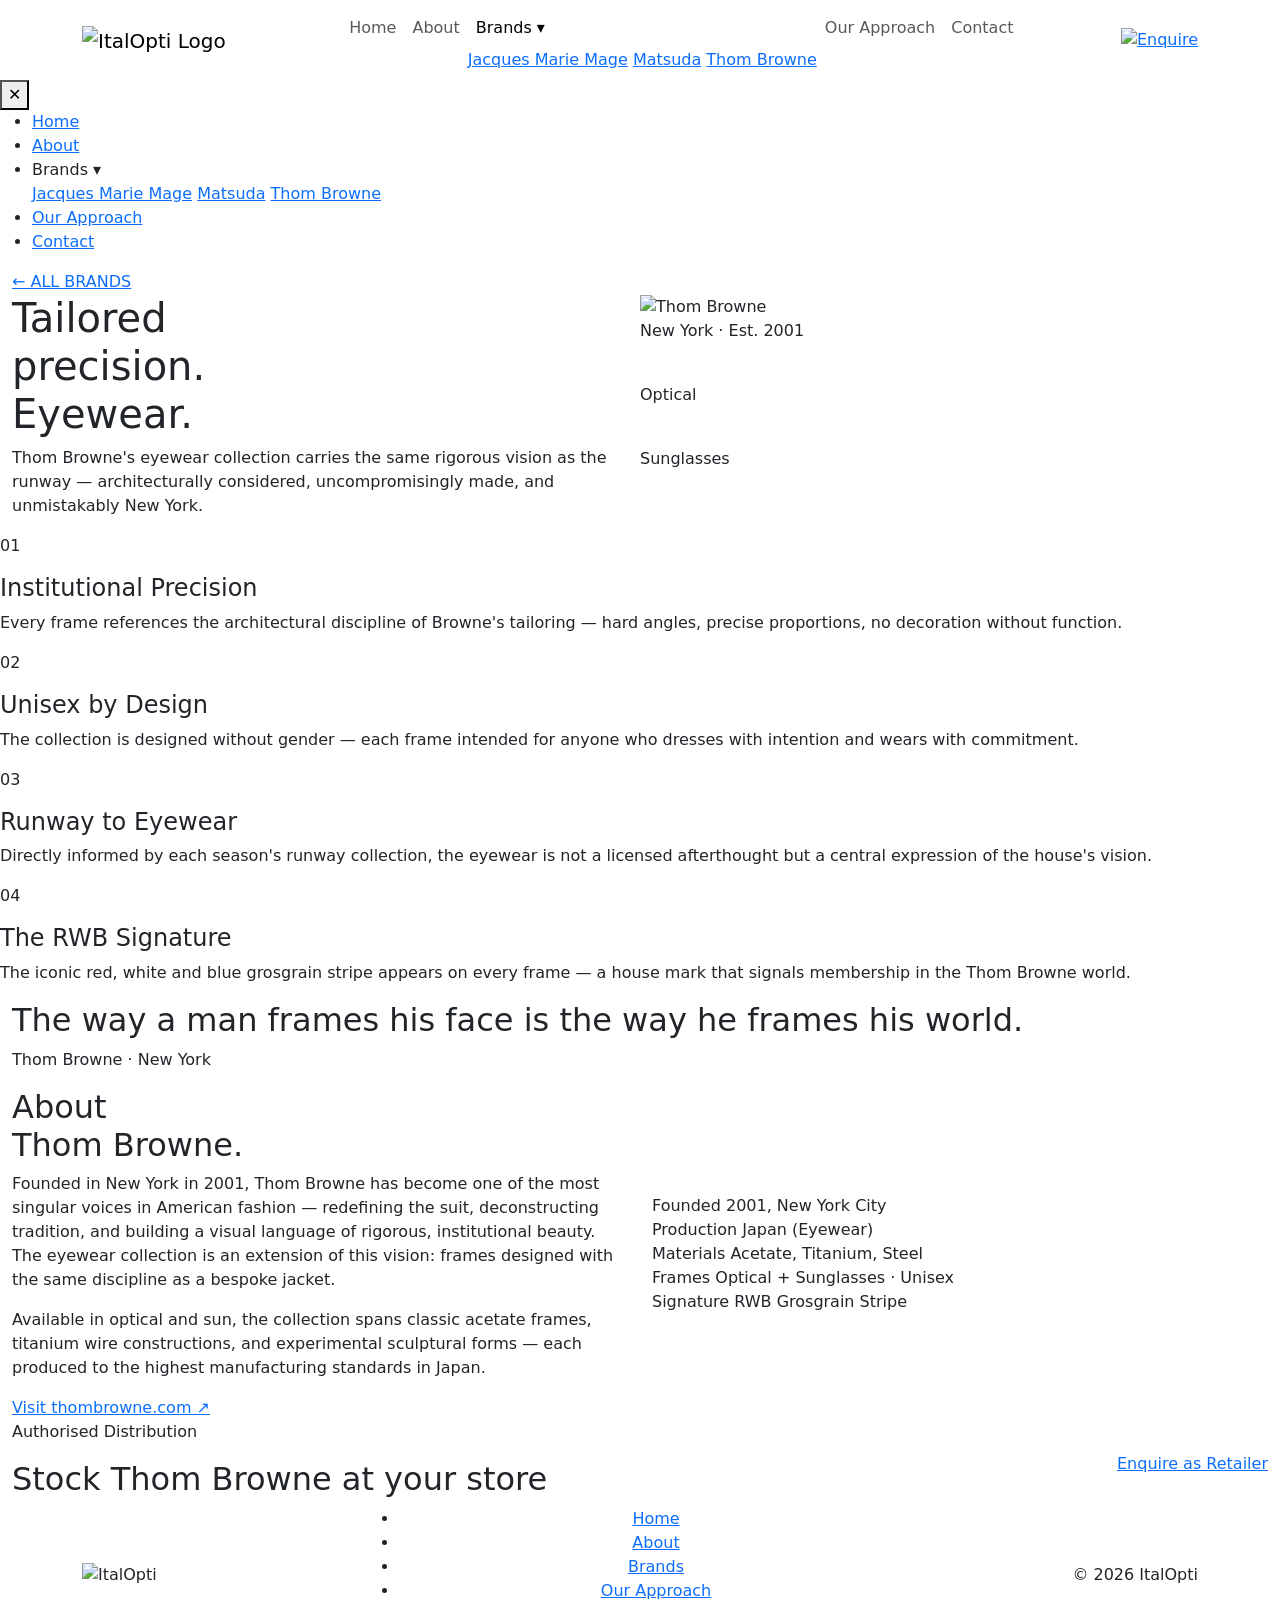
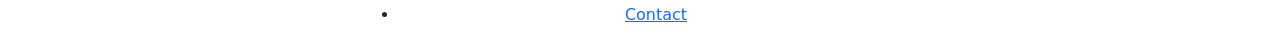
==== thombrowne.html @ dd7b8507 "Merge pull request #1 from asifthedesignerguy/main test" ====
<!DOCTYPE html>
<html lang="en">
<head>
<meta charset="utf-8">
<meta http-equiv="X-UA-Compatible" content="IE=edge">
<meta name="viewport" content="width=device-width, initial-scale=1">
<title>ItalOpti | Thom Browne.</title>

<!-- Bootstrap CSS -->
<link href="https://cdn.jsdelivr.net/npm/bootstrap@5.3.0/dist/css/bootstrap.min.css" rel="stylesheet">

<!-- Google Fonts -->
<link href="https://fonts.googleapis.com/css2?family=Cormorant+Garamond:ital,wght@0,300;0,400;0,500;1,300;1,400&family=DM+Sans:wght@300;400;500&display=swap" rel="stylesheet">

<!-- Bootstrap Icons -->
<link href="https://cdn.jsdelivr.net/npm/bootstrap-icons@1.11.3/font/bootstrap-icons.css" rel="stylesheet">

<!-- Your Custom CSS (ALWAYS LAST) -->
<link href="css/style.css" rel="stylesheet">
</head>
<body>

  
<nav class="navbar navbar-expand-lg ital-navbar">
  <div class="container"> <a class="navbar-brand" href="index.html"> <img src="images/logo.png" height="30" alt="ItalOpti Logo"> </a>
    <button class="ital-menu-toggle d-lg-none" id="menuToggle">☰</button>
    <div class="collapse navbar-collapse justify-content-center d-none d-lg-flex">
      <ul class="navbar-nav ital-nav-links">
        <li class="nav-item"><a class="nav-link " href="index.html">Home</a></li>
        <li class="nav-item"><a class="nav-link " href="about.html">About</a></li>
        <li class="nav-item dropdown ital-dropdown"> <a class="nav-link active" href="brands-all.html">Brands ▾</a>
          <div class="ital-dropdown-menu"> <a href="jmm.html">Jacques Marie Mage</a> <a href="matsuda.html">Matsuda</a> <a href="thombrowne.html">Thom Browne</a> </div>
        </li>
		   <li class="nav-item"><a class="nav-link" href="retailers.html">Our Approach</a></li>
        <li class="nav-item"><a class="nav-link" href="contact.html">Contact</a></li>
      </ul>
    </div><div class="d-none d-lg-block">
  <a href="contact.html" class="ital-nav-logo-btn">
    <img src="images/enquire-icon.png" alt="Enquire">
  </a>
</div>
  </div>
</nav>

<!-- MOBILE MENU -->
<div class="ital-mobile-menu" id="mobileMenu">  
  <!-- Close Button -->
  <button class="ital-close-btn" id="closeMenu">✕</button>
  <div class="ital-mobile-inner">
    <ul class="ital-mobile-links">
      <li><a href="index.html">Home</a></li>
      <li><a href="about.html">About</a></li>
      
      <!-- Mobile Dropdown -->
      <li class="ital-mobile-dropdown"> <span>Brands ▾</span>
        <div class="ital-mobile-submenu"> 
			<a href="jmm.html">Jacques Marie Mage</a> 
			<a href="matsuda.html">Matsuda</a> 
			<a href="thombrowne.html">Thom Browne</a> 
		</div>
      </li>
	  <li><a href="retailers.html">Our Approach</a></li>
      <li><a href="contact.html">Contact</a></li>
    </ul>
  </div>
</div>

<section class="ital-thom-topbar">

  <div class="container-fluid">

    <div class="row align-items-center">

      <!-- LEFT -->
      <div class="col-6">

        <a href="#" class="ital-thom-back">
          ← ALL BRANDS
        </a>

      </div>

      <!-- RIGHT -->
      <div class="col-6 text-end">

<!--
        <a href="https://www.thombrowne.com/collections/eyewear?srsltid=AfmBOorKd8uYG2kI5A1c7DWM0JzJpNWj6mgyva8mrcCdepO7uhyTxRbc" class="ital-thom-visit-btn">
          VISIT THOMBROWNE.COM ↗
        </a>
-->

      </div>

    </div>

  </div>

</section>
<!---->
<section class="ital-thom-hero">

  <div class="container-fluid">

    <div class="row g-0 align-items-stretch">

      <!-- LEFT -->
      <div class="col-lg-6">

        <div class="ital-thom-left">

          <!-- STRIPE -->
          <div class="ital-thom-stripe"></div>

<!--
          <p class="ital-thom-brand">
            Thom Browne.
          </p>
-->

          <div class="ital-thom-rule"></div>

          <h1 class="ital-thom-title">
            Tailored<br>
            precision.<br>
            Eyewear.
          </h1>

          <p class="ital-thom-desc">
            Thom Browne's eyewear collection carries the same rigorous
            vision as the runway — architecturally considered,
            uncompromisingly made, and unmistakably New York.
          </p>

          

        </div>

      </div>

      <!-- RIGHT -->
      <div class="col-lg-6">

        <div class="ital-thom-right">

          <!-- TOP STRIPE -->
          <div class="ital-thom-topstripe"></div>

          <div class="ital-thom-wordmark">
			  <img src="images/thom.png"
				   alt="Thom Browne"
				   class="ital-thom-logo">
			</div>

          <p class="ital-thom-wordmark-sub">
            New York · Est. 2001
          </p>

          <!-- PRODUCTS -->
          <div class="ital-thom-products">

            <!-- PRODUCT -->
            <div class="ital-thom-product">

              <div class="ital-thom-product-image">
                <img src="images/TB-707-A-T-BLK-SLV-145-1.jpg" alt="">
              </div>

              <p class="ital-thom-product-label">
                Optical
              </p>

            </div>

            <!-- PRODUCT -->
            <div class="ital-thom-product">

              <div class="ital-thom-product-image">
                <img src="images/TB-102-A-T-NVY-SLV-145-1.jpg" alt="">
              </div>

              <p class="ital-thom-product-label">
                Sunglasses
              </p>

            </div>

          </div>

        </div>

      </div>

    </div>

  </div>

</section>
<div class="ital-thom-divider"></div>
<section class="ital-thom-features">

  <div class="container-fluid p-0">

    <div class="ital-thom-feature-grid">

      <!-- ITEM -->
      <div class="ital-thom-feature-box">

        <p class="ital-thom-feature-num">01</p>

        <h4 class="ital-thom-feature-title">
          Institutional Precision
        </h4>

        <p class="ital-thom-feature-desc">
          Every frame references the architectural discipline of
          Browne's tailoring — hard angles, precise proportions,
          no decoration without function.
        </p>

      </div>

      <!-- ITEM -->
      <div class="ital-thom-feature-box">

        <p class="ital-thom-feature-num">02</p>

        <h4 class="ital-thom-feature-title">
          Unisex by Design
        </h4>

        <p class="ital-thom-feature-desc">
          The collection is designed without gender — each frame
          intended for anyone who dresses with intention and wears
          with commitment.
        </p>

      </div>

      <!-- ITEM -->
      <div class="ital-thom-feature-box">

        <p class="ital-thom-feature-num">03</p>

        <h4 class="ital-thom-feature-title">
          Runway to Eyewear
        </h4>

        <p class="ital-thom-feature-desc">
          Directly informed by each season's runway collection,
          the eyewear is not a licensed afterthought but a central
          expression of the house's vision.
        </p>

      </div>

      <!-- ITEM -->
      <div class="ital-thom-feature-box">

        <p class="ital-thom-feature-num">04</p>

        <h4 class="ital-thom-feature-title">
          The RWB Signature
        </h4>

        <p class="ital-thom-feature-desc">
          The iconic red, white and blue grosgrain stripe appears
          on every frame — a house mark that signals membership
          in the Thom Browne world.
        </p>

      </div>

    </div>

  </div>

</section>
<section class="ital-thom-manifesto">

  <div class="container-fluid">

<!--
    <p class="ital-thom-manifesto-eyebrow">
      On Eyewear
    </p>
-->

    <h2 class="ital-thom-manifesto-quote">
      The way a man frames his face is the way he frames his world.
    </h2>

    <p class="ital-thom-manifesto-name">
      Thom Browne · New York
    </p>

  </div>

</section>
	<div class="ital-thom-divider"></div>
<section class="ital-thom-about">

  <div class="container-fluid">

    <div class="row align-items-center">

      <!-- LEFT -->
      <div class="col-lg-6">

        <div class="ital-thom-about-content">

          <h2 class="ital-thom-about-title">
            About<br>
            Thom Browne.
          </h2>

          <p class="ital-thom-about-text">
            Founded in New York in 2001, Thom Browne has become one
            of the most singular voices in American fashion —
            redefining the suit, deconstructing tradition, and
            building a visual language of rigorous, institutional
            beauty. The eyewear collection is an extension of this
            vision: frames designed with the same discipline as a
            bespoke jacket.
          </p>

          <p class="ital-thom-about-text">
            Available in optical and sun, the collection spans
            classic acetate frames, titanium wire constructions,
            and experimental sculptural forms — each produced to
            the highest manufacturing standards in Japan.
          </p>

          <a href="https://www.thombrowne.com/collections/eyewear?srsltid=AfmBOorKd8uYG2kI5A1c7DWM0JzJpNWj6mgyva8mrcCdepO7uhyTxRbc" class="ital-thom-about-btn">
            Visit thombrowne.com ↗
          </a>

        </div>

      </div>

      <!-- RIGHT -->
      <div class="col-lg-6">

        <div class="ital-thom-specs">

          <!-- ITEM -->
          <div class="ital-thom-spec-row">
            <span class="ital-thom-spec-label">Founded</span>
            <span class="ital-thom-spec-value">
              2001, New York City
            </span>
          </div>

          <!-- ITEM -->
          <div class="ital-thom-spec-row">
            <span class="ital-thom-spec-label">Production</span>
            <span class="ital-thom-spec-value">
              Japan (Eyewear)
            </span>
          </div>

          <!-- ITEM -->
          <div class="ital-thom-spec-row">
            <span class="ital-thom-spec-label">Materials</span>
            <span class="ital-thom-spec-value">
              Acetate, Titanium, Steel
            </span>
          </div>

          <!-- ITEM -->
<!--
          <div class="ital-thom-spec-row">
            <span class="ital-thom-spec-label">Collections</span>
            <span class="ital-thom-spec-value">
              SS26 / FW25 · New York Fashion Week
            </span>
          </div>
-->

          <!-- ITEM -->
          <div class="ital-thom-spec-row">
            <span class="ital-thom-spec-label">Frames</span>
            <span class="ital-thom-spec-value">
              Optical + Sunglasses · Unisex
            </span>
          </div>

          <!-- ITEM -->
          <div class="ital-thom-spec-row">
            <span class="ital-thom-spec-label">Signature</span>
            <span class="ital-thom-spec-value">
              RWB Grosgrain Stripe
            </span>
          </div>

        </div>

        <!-- INFO BOX -->
<!--
        <div class="ital-thom-distributor-box">

          <p class="ital-thom-distributor-label">
            Available Through ItalOpti
          </p>

          <p class="ital-thom-distributor-text">
            Exclusive distribution partner for Thom Browne eyewear
            across India. Contact us to discuss stocking options
            for your store.
          </p>

        </div>
-->

      </div>

    </div>

  </div>

</section>
<div class="ital-thom-divider"></div>
<section class="ital-thom-cta">

  <!-- TOP STRIPE -->
  <div class="ital-thom-cta-stripe"></div>

  <div class="container-fluid">

    <div class="row align-items-center">

      <!-- LEFT -->
      <div class="col-lg-8">

        <div class="ital-thom-cta-content">

          <p class="ital-thom-cta-label">
            Authorised Distribution
          </p>

          <h2 class="ital-thom-cta-title">
            Stock Thom Browne at your store
          </h2>

        </div>

      </div>

      <!-- RIGHT -->
      <div class="col-lg-4 text-lg-end">

        <a href="#" class="ital-thom-cta-btn">
          Enquire as Retailer
        </a>

      </div>

    </div>

  </div>

</section>
<!--FOOTER-->
<footer class="ital-footer">
  <div class="container">
    <div class="row align-items-center">
      <div class="col-md-3 text-md-start text-center"> <img src="images/logo.png" class="ital-footer-logo" alt="ItalOpti"> </div>
      <div class="col-md-6 text-center">
        <ul class="ital-footer-links">
			<li><a href="index.html">Home</a></li>
          <li><a href="about.html">About</a></li>
          <li><a href="brands-all.html">Brands</a></li>
			<li><a href="retailers.html">Our Approach</a></li>
          <li><a href="contact.html">Contact</a></li>
        </ul>
      </div>
      <div class="col-md-3 text-md-end text-center">
        <p class="ital-footer-copy m-0">© 2026 ItalOpti</p>
      </div>
    </div>
  </div>
</footer>

<!-- Your Custom Script --> 
<script src="https://cdn.jsdelivr.net/npm/bootstrap@5.3.0/dist/js/bootstrap.bundle.min.js"></script>

<script>

const toggle = document.getElementById('menuToggle');
const menu = document.getElementById('mobileMenu');
const closeBtn = document.getElementById('closeMenu');

/* OPEN MENU */
toggle?.addEventListener('click', () => {
  menu.classList.add('active');
});

/* CLOSE MENU */
closeBtn?.addEventListener('click', () => {
  menu.classList.remove('active');
});

/* MOBILE BRANDS DROPDOWN */
const mobileDropdown = document.querySelector('.ital-mobile-dropdown');
const mobileSubmenu = document.querySelector('.ital-mobile-submenu');

mobileDropdown?.addEventListener('click', function () {

  this.classList.toggle('open');

});

</script>
</body>
</html>
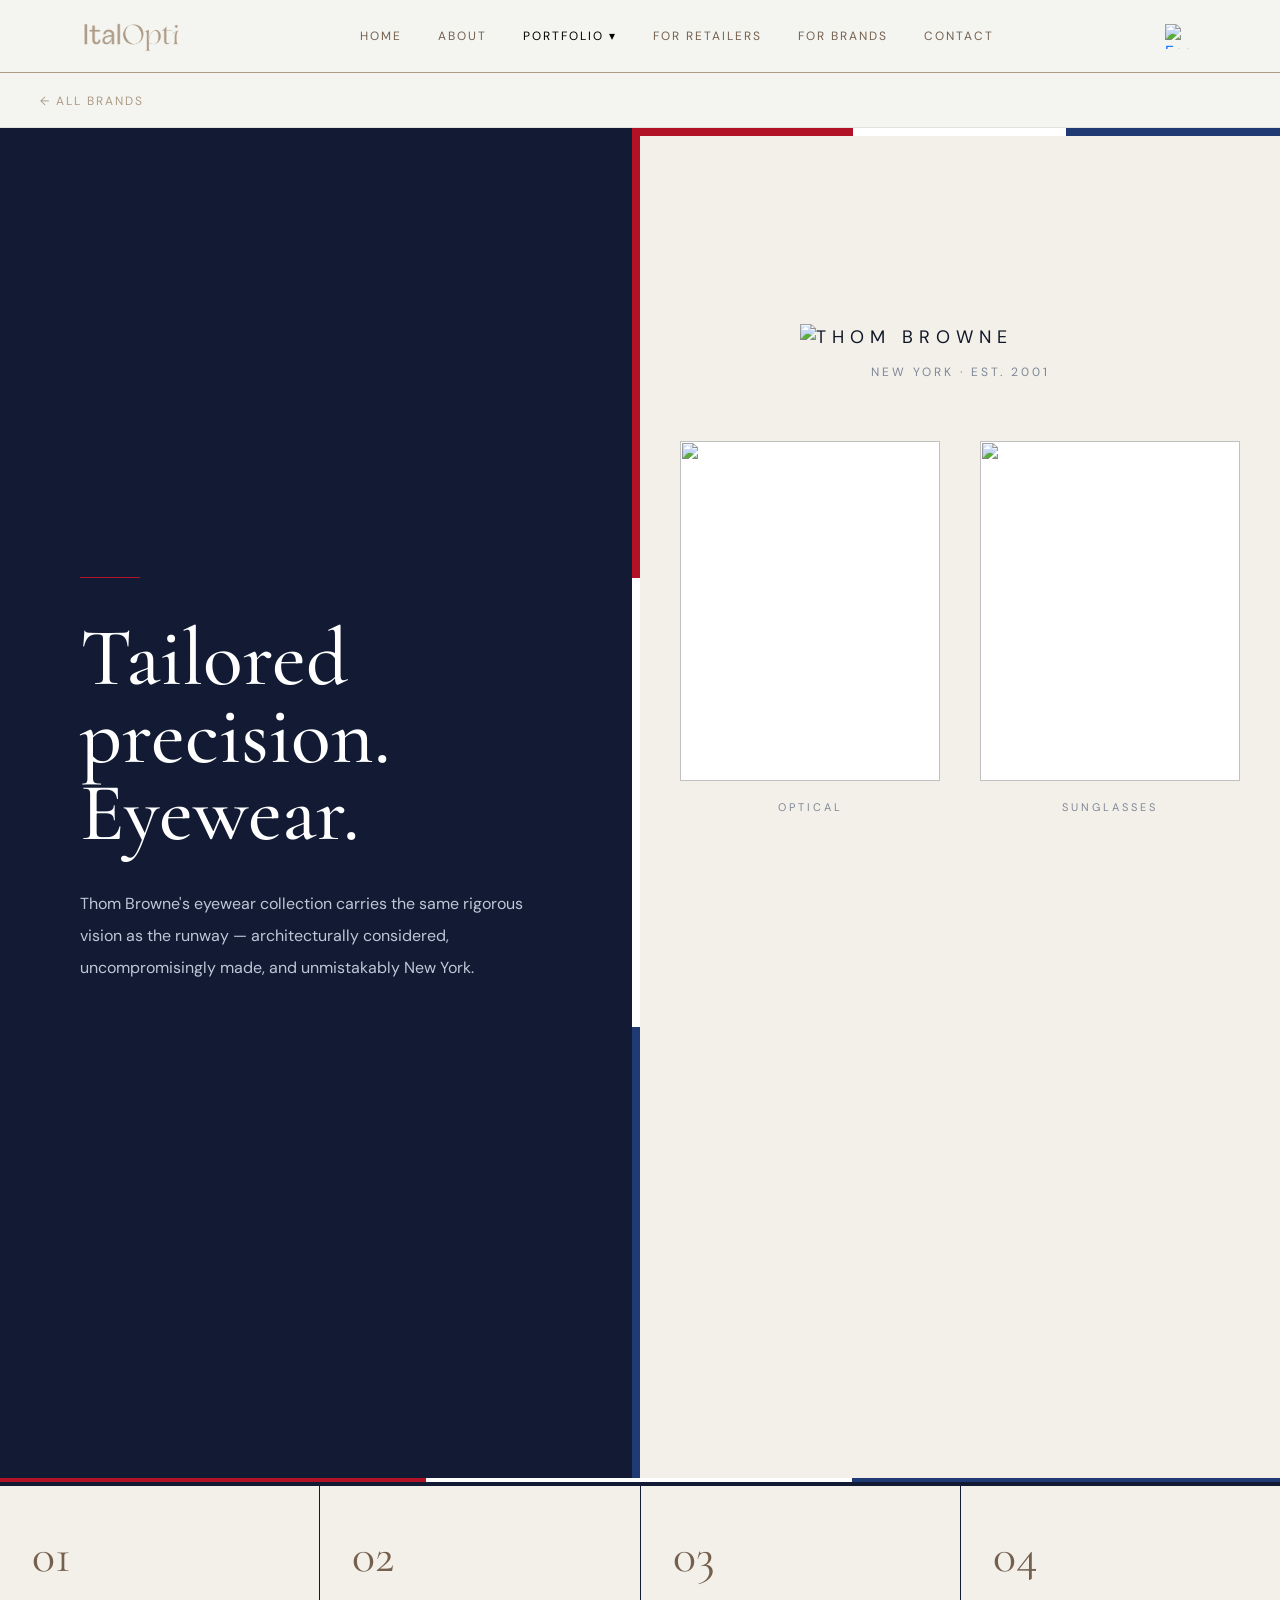
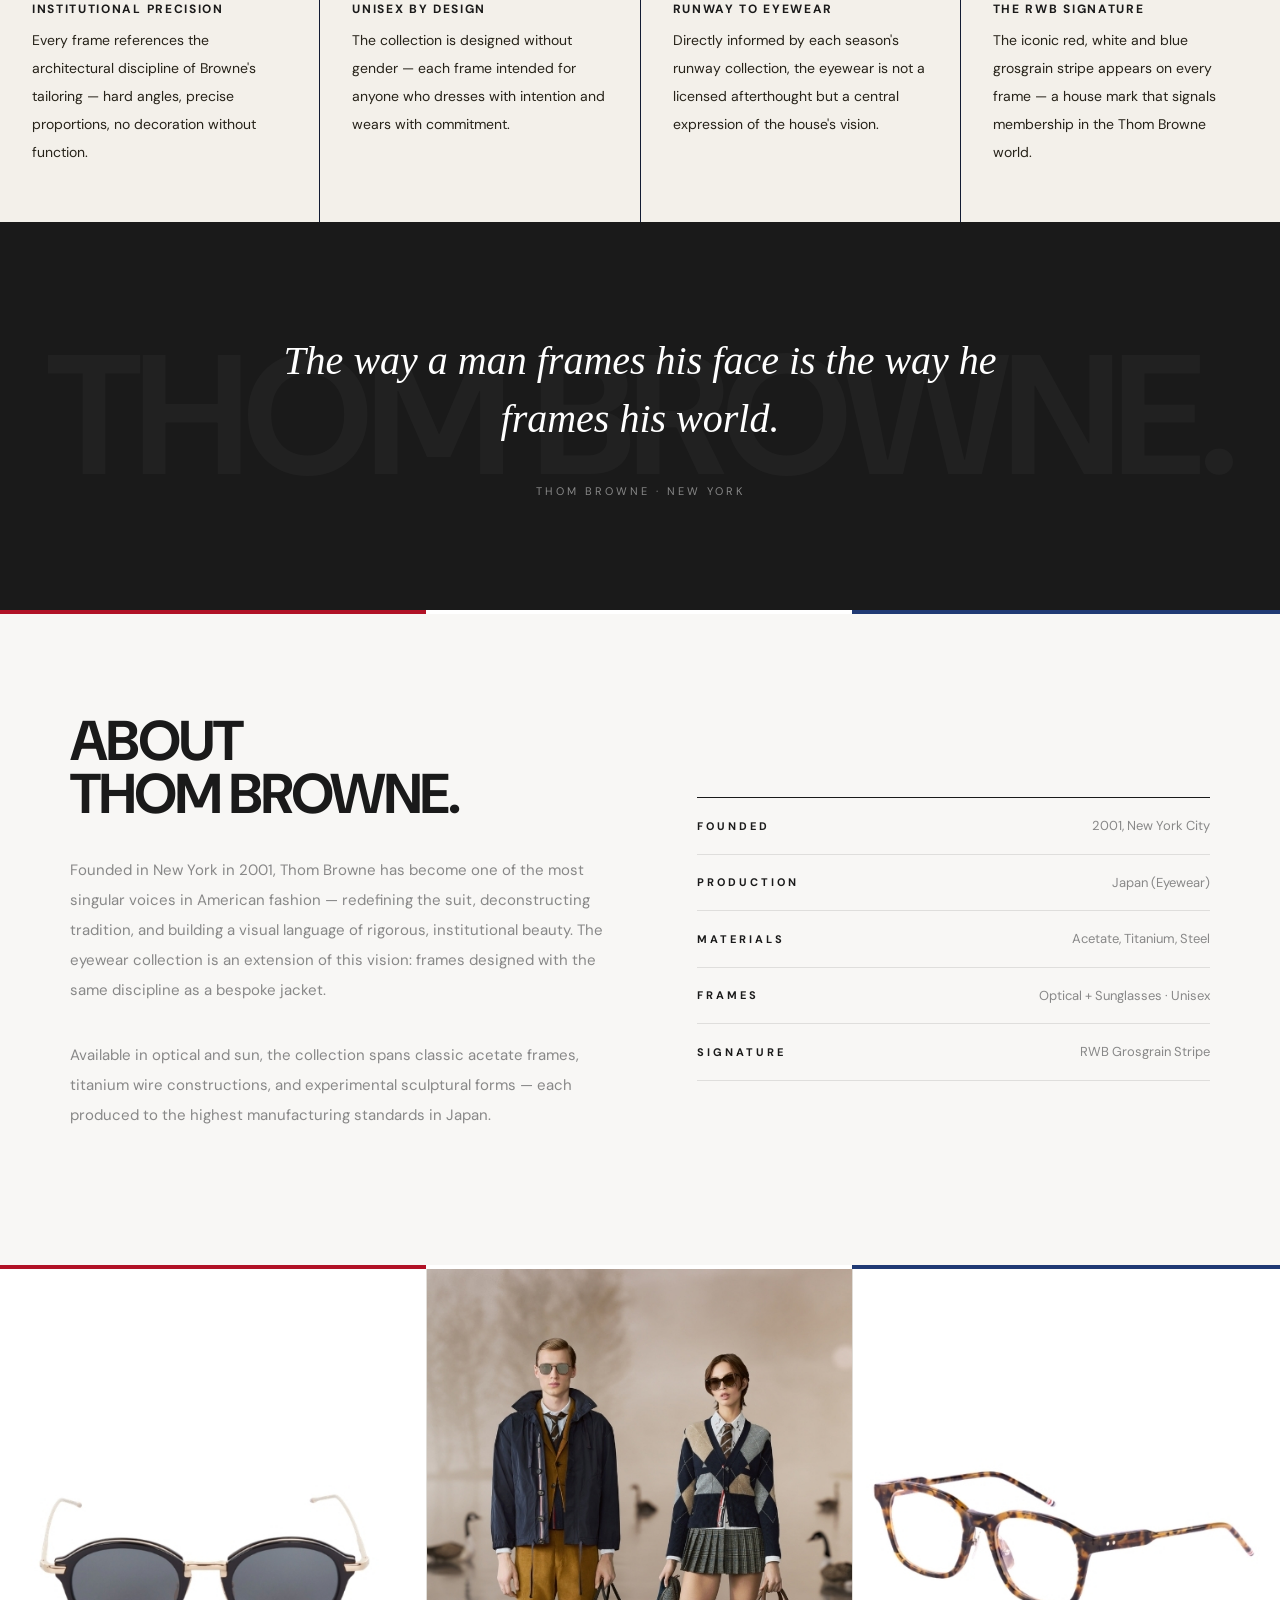
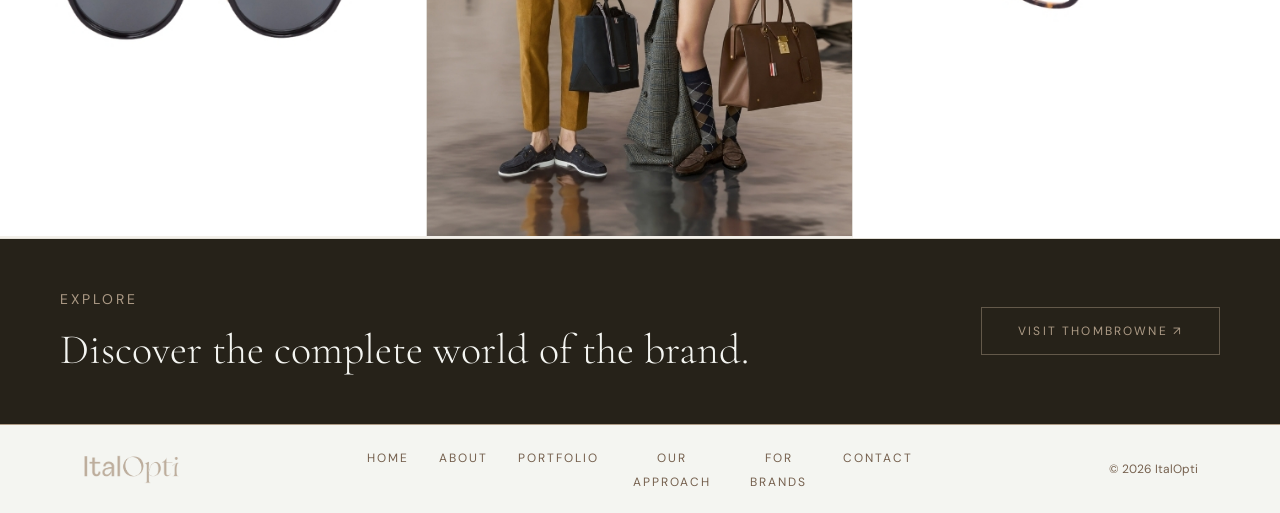
==== commit 48a00fc6: "Merge 9937e3b737b6831de4e66bda091706d4070368a3 into 1be79132bc54a046cb3dafef048ea8db081c1659" ====
--- a/thombrowne.html
+++ b/thombrowne.html
@@ -20,7 +20,6 @@
 </head>
 <body>
 
-  
 <nav class="navbar navbar-expand-lg ital-navbar">
   <div class="container"> <a class="navbar-brand" href="index.html"> <img src="images/logo.png" height="30" alt="ItalOpti Logo"> </a>
     <button class="ital-menu-toggle d-lg-none" id="menuToggle">☰</button>
@@ -28,10 +27,11 @@
       <ul class="navbar-nav ital-nav-links">
         <li class="nav-item"><a class="nav-link " href="index.html">Home</a></li>
         <li class="nav-item"><a class="nav-link " href="about.html">About</a></li>
-        <li class="nav-item dropdown ital-dropdown"> <a class="nav-link active" href="brands-all.html">Brands ▾</a>
+        <li class="nav-item dropdown ital-dropdown"> <a class="nav-link active" href="brands-all.html">Portfolio ▾</a>
           <div class="ital-dropdown-menu"> <a href="jmm.html">Jacques Marie Mage</a> <a href="matsuda.html">Matsuda</a> <a href="thombrowne.html">Thom Browne</a> </div>
         </li>
-		   <li class="nav-item"><a class="nav-link" href="retailers.html">Our Approach</a></li>
+		   <li class="nav-item"><a class="nav-link" href="retailers.html">For Retailers</a></li>
+       <li class="nav-item"><a class="nav-link" href="brands.html">For Brands</a></li>
         <li class="nav-item"><a class="nav-link" href="contact.html">Contact</a></li>
       </ul>
     </div><div class="d-none d-lg-block">
@@ -43,25 +43,37 @@
 </nav>
 
 <!-- MOBILE MENU -->
-<div class="ital-mobile-menu" id="mobileMenu">  
+<div class="ital-mobile-menu" id="mobileMenu"> 
   <!-- Close Button -->
   <button class="ital-close-btn" id="closeMenu">✕</button>
   <div class="ital-mobile-inner">
     <ul class="ital-mobile-links">
       <li><a href="index.html">Home</a></li>
       <li><a href="about.html">About</a></li>
-      
       <!-- Mobile Dropdown -->
-      <li class="ital-mobile-dropdown"> <span>Brands ▾</span>
-        <div class="ital-mobile-submenu"> 
-			<a href="jmm.html">Jacques Marie Mage</a> 
-			<a href="matsuda.html">Matsuda</a> 
-			<a href="thombrowne.html">Thom Browne</a> 
-		</div>
-      </li>
-	  <li><a href="retailers.html">Our Approach</a></li>
+      <li class="ital-mobile-dropdown">
+
+  <a href="brands-all.html" class="ital-mobile-dropdown-toggle">
+    <span>Portfolio ▾</span>
+  </a>
+
+  <div class="ital-mobile-submenu">
+    <a href="jmm.html">Jacques Marie Mage</a>
+    <a href="matsuda.html">Matsuda</a>
+    <a href="thombrowne.html">Thom Browne</a>
+  </div>
+
+</li>
+      <li><a href="retailers.html">For Retailers</a></li>
+      <li><a href="brands.html">For Brands</a></li>
       <li><a href="contact.html">Contact</a></li>
     </ul>
+        <!-- MOBILE ENQUIRE BUTTON -->
+        <div class="ital-mobile-enquire">
+          <a href="contact.html" class="ital-mobile-enquire-btn">
+            <img src="images/enquire-icon-w.png" alt="Enquire">
+          </a>
+        </div>
   </div>
 </div>
 
@@ -74,8 +86,8 @@
       <!-- LEFT -->
       <div class="col-6">
 
-        <a href="#" class="ital-thom-back">
-          ← ALL BRANDS
+        <a href="brands-all.html" class="ital-thom-back">
+           &larr; ALL BRANDS
         </a>
 
       </div>
@@ -85,7 +97,7 @@
 
 <!--
         <a href="https://www.thombrowne.com/collections/eyewear?srsltid=AfmBOorKd8uYG2kI5A1c7DWM0JzJpNWj6mgyva8mrcCdepO7uhyTxRbc" class="ital-thom-visit-btn">
-          VISIT THOMBROWNE.COM ↗
+          VISIT THOMBROWNE.COM &#8599;
         </a>
 -->
 
@@ -330,9 +342,7 @@
             the highest manufacturing standards in Japan.
           </p>
 
-          <a href="https://www.thombrowne.com/collections/eyewear?srsltid=AfmBOorKd8uYG2kI5A1c7DWM0JzJpNWj6mgyva8mrcCdepO7uhyTxRbc" class="ital-thom-about-btn">
-            Visit thombrowne.com ↗
-          </a>
+       
 
         </div>
 
@@ -420,40 +430,59 @@
 
 </section>
 <div class="ital-thom-divider"></div>
-<section class="ital-thom-cta">
-
-  <!-- TOP STRIPE -->
-  <div class="ital-thom-cta-stripe"></div>
-
+<section class="ital-matsuda-campaign">
   <div class="container-fluid">
-
-    <div class="row align-items-center">
-
-      <!-- LEFT -->
-      <div class="col-lg-8">
-
-        <div class="ital-thom-cta-content">
-
-          <p class="ital-thom-cta-label">
-            Authorised Distribution
-          </p>
-
-          <h2 class="ital-thom-cta-title">
-            Stock Thom Browne at your store
-          </h2>
-
-        </div>
-
-      </div>
-
-      <!-- RIGHT -->
-      <div class="col-lg-4 text-lg-end">
-
-        <a href="#" class="ital-thom-cta-btn">
-          Enquire as Retailer
-        </a>
-
-      </div>
+    <!-- IMAGE GRID -->
+    <div class="row g-0">
+      <!-- ITEM -->
+      <div class="col-4">
+        <div class="ital-matsuda-card">
+          <div class="ital-matsuda-image">
+            <img src="images/THOMBROWNE_GRID_LEFT.jpg" alt="">
+          </div>
+        </div>
+      </div>
+
+      <!-- ITEM -->
+      <div class="col-4">
+        <div class="ital-matsuda-card">
+          <div class="ital-matsuda-image">
+            <img src="images/THOMBROWNE_GRID_CENTER.jpg" alt="">
+          </div>
+        </div>
+      </div>
+
+      <!-- ITEM -->
+      <div class="col-4">
+        <div class="ital-matsuda-card">
+          <div class="ital-matsuda-image">
+            <img src="images/THOMBROWNE_GRID_RIGHT.jpg" alt="">
+          </div>
+
+        </div>
+      </div>
+    </div>
+  </div>
+</section>
+<section class="ital-brands-cta">
+
+  <div class="container-fluid">
+
+    <div class="ital-brands-cta-wrap">
+
+      <div class="ital-brands-cta-content">
+
+        <p class="ital-brands-cta-label">
+          Explore
+        </p>
+
+        <h2 class="ital-brands-cta-title">
+          Discover the complete world of the brand.
+        </h2>
+
+      </div>
+    
+<a href="https://www.thombrowne.com/collections/eyewear?srsltid=AfmBOorKd8uYG2kI5A1c7DWM0JzJpNWj6mgyva8mrcCdepO7uhyTxRbc" class="ital-brands-cta-btn" target="_blank"> Visit thombrowne &#8599;</a>    
 
     </div>
 
@@ -469,8 +498,9 @@
         <ul class="ital-footer-links">
 			<li><a href="index.html">Home</a></li>
           <li><a href="about.html">About</a></li>
-          <li><a href="brands-all.html">Brands</a></li>
+          <li><a href="brands-all.html">Portfolio</a></li>
 			<li><a href="retailers.html">Our Approach</a></li>
+			<li><a href="brands.html">For Brands</a></li>
           <li><a href="contact.html">Contact</a></li>
         </ul>
       </div>
@@ -500,13 +530,38 @@
   menu.classList.remove('active');
 });
 
-/* MOBILE BRANDS DROPDOWN */
-const mobileDropdown = document.querySelector('.ital-mobile-dropdown');
-const mobileSubmenu = document.querySelector('.ital-mobile-submenu');
-
-mobileDropdown?.addEventListener('click', function () {
-
-  this.classList.toggle('open');
+</script>
+<script>
+
+document.querySelectorAll('.ital-mobile-dropdown-toggle').forEach(toggle => {
+
+  let clickedOnce = false;
+
+  toggle.addEventListener('click', function(e) {
+
+    const parent = this.closest('.ital-mobile-dropdown');
+
+    /* FIRST CLICK */
+    if (!clickedOnce) {
+
+      e.preventDefault();
+
+      parent.classList.add('open');
+
+      clickedOnce = true;
+
+      /* RESET */
+      setTimeout(() => {
+
+        clickedOnce = false;
+
+      }, 3000);
+
+    }
+
+    /* SECOND CLICK = NORMAL LINK */
+
+  });
 
 });
 
--- a/css/style.css
+++ b/css/style.css
@@ -0,0 +1,3518 @@
+/* ===============================
+   GLOBAL RESET
+================================ */
+* {
+  margin: 0;
+  padding: 0;
+  box-sizing: border-box;
+}
+/* ===============================
+   ROOT VARIABLES (Your Theme)
+================================ */ :root {
+  /* =========================
+     ITALOPTI COLORS
+  ========================= */
+  --sepia: #AD9B86;
+  --walnut: #75604E;
+  --truffle: #262219;
+  --porcelain: #F4F5F1;
+  /* =========================
+     THOM BROWNE COLORS
+  ========================= */
+  --tb-white: #F8F7F5;
+  --tb-dark: #1A1A1A;
+  --tb-red: #CC0000;
+  --tb-blue: #003087;
+  --tb-grey: #888888;
+  --tb-light: #ECECEA;
+  /* =========================
+     FONTS
+  ========================= */
+  --serif: 'Cormorant Garamond', serif;
+  --sans: 'DM Sans', sans-serif;
+  --bask: 'Libre Baskerville', serif;
+  --mono: 'Space Mono', monospace;
+}
+/* ===============================
+   TYPOGRAPHY
+================================ */
+body {
+  font-family: 'DM Sans', sans-serif;
+  background: var(--porcelain);
+  color: var(--truffle);
+}
+h1, h2, h3, .ital-title {
+  font-family: 'Cormorant Garamond', serif;
+}
+.walnut {
+	  color: var(--walnut) !important;
+}
+/* ===============================
+   NAVBAR
+================================ */
+.ital-navbar {
+  background: var(--porcelain);
+  border-bottom: 1px solid var(--sepia);
+  padding: 15px 0 !important;
+}
+/* NAV LINKS */
+.ital-nav-links .nav-link {
+  font-size: 12px;
+  letter-spacing: 2px;
+  text-transform: uppercase;
+  color: var(--walnut);
+  margin: 0 10px;
+  cursor: pointer;
+  transition: 0.2s;
+}
+.ital-nav-links .nav-link:hover {
+  color: var(--truffle);
+}
+/* CTA BUTTON */
+.ital-btn-outline {
+  border: 1px solid var(--walnut);
+  background: transparent;
+  padding: 8px 20px;
+  font-size: 11px;
+  letter-spacing: 0.14em;
+  text-transform: uppercase;
+  cursor: pointer;
+  transition: 0.3s;
+  text-decoration: none;
+  color: var(--walnut);
+}
+.ital-house-content .ital-btn-outline {
+
+  width: fit-content;
+
+  display: inline-flex;
+
+  align-self: flex-start;
+}
+.ital-btn-outline:hover {
+  background: var(--walnut);
+  color: var(--porcelain);
+}
+/* ===============================
+   DESKTOP DROPDOWN
+================================ */
+.ital-dropdown {
+  position: relative;
+}
+.ital-dropdown-menu {
+  position: absolute;
+  top: 100%;
+  left: 0;
+  background: var(--porcelain);
+  border: 1px solid var(--sepia);
+  min-width: 220px;
+  display: none;
+  z-index: 100;
+}
+.ital-dropdown:hover .ital-dropdown-menu {
+  display: block;
+}
+.ital-dropdown-menu a {
+  display: block;
+  padding: 12px 16px;
+  font-size: 12px;
+  letter-spacing: 2px;
+  text-transform: uppercase;
+  color: var(--walnut);
+  text-decoration: none;
+  border-bottom: 1px solid rgba(173, 155, 134, 0.2);
+  cursor: pointer;
+}
+.ital-dropdown-menu a:hover {
+  background: rgba(173, 155, 134, 0.1);
+  color: var(--truffle);
+}
+/* ===============================
+   MOBILE TOGGLE
+================================ */
+.ital-menu-toggle {
+  border: none;
+  background: none;
+  font-size: 22px;
+  cursor: pointer;
+  color: var(--truffle) !important;
+}
+.ital-menu-toggle:hover,
+.ital-menu-toggle:focus,
+.ital-menu-toggle:active {
+  color: var(--truffle) !important;
+  background: transparent !important;
+  outline: none;
+  box-shadow: none;
+}
+/* ===============================
+   MOBILE MENU
+================================ */
+.ital-mobile-menu {
+  position: fixed;
+  inset: 0;
+  background: var(--truffle);
+  transform: translateY(-100%);
+  transition: 0.4s ease;
+  z-index: 999;
+  display: flex;
+  align-items: center;
+  justify-content: center;
+}
+.ital-mobile-menu.active {
+  transform: translateY(0);
+}
+/* CLOSE BUTTON */
+.ital-close-btn {
+  position: absolute;
+  top: 20px;
+  right: 20px;
+  font-size: 24px;
+  background: none;
+  border: none;
+  color: var(--sepia);
+  cursor: pointer;
+}
+/* MOBILE CONTENT */
+.ital-mobile-inner {
+  width: 100%;
+  max-width: 300px;
+  text-align: center;
+}
+/* MOBILE LINKS */
+.ital-mobile-links {
+  list-style: none;
+  margin: 0;
+  padding: 0;
+  margin-bottom: 40px;
+}
+.ital-mobile-links li {
+  margin: 20px 0;
+}
+.ital-mobile-links a {
+  font-size: 18px;
+  letter-spacing: 2px;
+  text-transform: uppercase;
+  color: var(--sepia);
+  text-decoration: none;
+  cursor: pointer;
+}
+/* ===============================
+   MOBILE DROPDOWN
+================================ */
+.ital-mobile-dropdown {
+  text-align: center;
+}
+.ital-mobile-dropdown span {
+  display: flex;
+  align-items: center;
+  justify-content: center;
+  gap: 8px;
+  font-size: 18px;
+  letter-spacing: 2px;
+  color: var(--sepia);
+  cursor: pointer;
+  text-transform: uppercase;
+}
+/* SUBMENU */
+.ital-mobile-submenu {
+  max-height: 0;
+  overflow: hidden;
+  transition: max-height 0.35s ease, margin-top 0.35s ease;
+  display: flex;
+  flex-direction: column;
+  gap: 12px;
+  margin-top: 0;
+}
+/* ACTIVE DROPDOWN */
+.ital-mobile-dropdown.open .ital-mobile-submenu {
+  max-height: 300px;
+  margin-top: 15px;
+}
+/* SUBMENU LINKS */
+.ital-mobile-submenu a {
+  display: block;
+  font-size: 14px;
+  letter-spacing: 1px;
+  text-transform: uppercase;
+  color: #fff;
+  text-decoration: none;
+  padding: 2px 0;
+}
+/* NAV ICON BUTTON */
+.ital-nav-logo-btn {
+  width: 42px;
+  height: 42px;
+  border: none;
+  display: flex;
+  align-items: center;
+  justify-content: center;
+  transition: 0.3s ease;
+  text-decoration: none;
+  background: transparent;
+}
+.ital-nav-logo-btn img {
+  width: 25px;
+  height: 25px;
+  object-fit: contain;
+  transition: 0.3s ease;
+}
+/* HOVER */
+.ital-nav-logo-btn:hover {
+  background: var(--walnut);
+}
+.ital-nav-logo-btn:hover img {
+  filter: brightness(0) invert(1);
+}
+/* MOBILE INNER */
+.ital-mobile-inner {
+  height: 100%;
+  display: flex;
+  flex-direction: column;
+  justify-content: center;
+  position: relative;
+}
+
+/* ENQUIRE BUTTON WRAP */
+.ital-mobile-enquire {
+  position: absolute;
+  bottom: 40px;
+  left: 50%;
+  transform: translateX(-50%);
+}
+
+/* BUTTON */
+.ital-mobile-enquire-btn {
+  display: inline-flex;
+  align-items: center;
+  justify-content: center;
+}
+
+/* ICON */
+.ital-mobile-enquire-btn img {
+  width: 52px;
+  height: auto;
+  display: block;
+}
+/* ===============================
+   PRIMARY BUTTON
+================================ */
+.ital-btn-primary {
+  background: var(--sepia);
+  border: none;
+  padding: 14px;
+  font-size: 12px;
+  letter-spacing: 2px;
+  text-transform: uppercase;
+  color: var(--porcelain);
+  cursor: pointer;
+  transition: 0.3s;
+}
+.ital-btn-primary:hover {
+  background: var(--walnut);
+}
+/* HERO */
+.ital-hero {
+  min-height: calc(100vh - 70px); /* subtract navbar */
+  display: flex;
+  background: var(--porcelain);
+}
+/* TITLE SLIDER */
+#italHeroSlider {
+  min-height: 250px;
+}
+#italHeroSlider .carousel-item {
+  transition: transform 0.8s ease-in-out;
+}
+.container-fluid {
+  padding: 0;
+}
+/* LEFT */
+.ital-hero-left {
+  display: flex;
+  align-items: center;
+}
+/* RIGHT SIDE */
+.ital-hero-right {
+  position: relative;
+  height: calc(100vh - 70px);
+  overflow: hidden;
+  background: var(--truffle);
+}
+/* IMAGE */
+.ital-hero-img {
+  width: 100%;
+  height: 100%;
+  object-fit: cover;
+  object-position: top center;
+  display: block;
+}
+.ital-hero-inner {
+  padding: 80px; /* ✅ EXACT as you want */
+  width: 100%;
+}
+/* CONTENT */
+.ital-hero-content {
+  max-width: 520px;
+}
+.ital-eyebrow {
+  font-size: 11px;
+  letter-spacing: 3px;
+  text-transform: uppercase;
+  color: var(--sepia);
+  margin-bottom: 30px;
+}
+.ital-title {
+  font-family: 'Cormorant Garamond', serif;
+  font-size: 64px;
+  line-height: 1.1;
+  font-weight: 300;
+  margin-bottom: 25px;
+}
+.ital-title em {
+  color: var(--walnut);
+  font-style: italic;
+}
+.ital-desc {
+  font-size: 14px;
+  line-height: 2;
+  color: var(--walnut);
+  margin-bottom: 40px;
+}
+/* BUTTONS */
+.ital-actions {
+  display: flex;
+  gap: 20px;
+  align-items: center;
+}
+.ital-btn-primary {
+  background: var(--truffle);
+  color: #fff;
+  padding: 12px 30px;
+  letter-spacing: 2px;
+  font-size: 12px;
+}
+.ital-link {
+  font-size: 12px;
+  letter-spacing: 2px;
+  text-transform: uppercase;
+  color: var(--sepia);
+  cursor: pointer;
+}
+@media (max-width: 991px) {
+  #italHeroSlider {
+    min-height: 180px;
+  }
+  .ital-hero-left {
+    padding: 60px 20px;
+  }
+  .ital-title {
+    font-size: 42px;
+  }
+  .ital-hero-right {
+    height: 420px;
+    min-height: auto;
+  }
+  .ital-badge {
+    display: none;
+  }
+  .ital-hero-inner {
+  padding: 0px; /* âœ… EXACT as you want */
+  width: 100%;
+}
+}
+.ital-btn-primary {
+  background: var(--truffle);
+  color: var(--porcelain);
+  padding: 14px 36px;
+  font-size: 12px;
+  letter-spacing: 2px;
+  text-transform: uppercase;
+  border: none;
+  transition: 0.3s;
+  text-decoration: none;
+}
+.ital-btn-primary:hover {
+  background: var(--walnut);
+}
+.ital-link {
+  font-size: 12px;
+  letter-spacing: 2px;
+  text-transform: uppercase;
+  color: var(--sepia);
+  text-decoration: underline;
+  text-underline-offset: 4px;
+  cursor: pointer;
+}
+/* SECTION */
+.ital-stats {
+  background: var(--truffle);
+  padding: 35px 0;
+}
+/* ITEM */
+.ital-stat-item {
+  /*  margin-bottom: 30px;*/
+}
+/* ICON */
+.ital-stat-icon {
+  font-size: 20px;
+  color: var(--sepia);
+  /*  margin-bottom: 10px;*/
+}
+/* NUMBER */
+.ital-stat-number {
+  font-family: 'Cormorant Garamond', serif;
+  font-size: 48px;
+  font-weight: 300;
+  color: var(--sepia);
+  margin-bottom: 8px;
+}
+/* LABEL */
+.ital-stat-label {
+  font-size: 11px;
+  letter-spacing: 2px;
+  text-transform: uppercase;
+  color: var(--sepia);
+}
+/* ========================================
+   PORTFOLIO SECTION
+======================================== */
+.ital-portfolio {
+  padding: 64px 80px;
+  background: var(--porcelain);
+  border-bottom: 1px solid rgba(173, 155, 134, 0.45);
+}
+/* LABEL */
+.ital-portfolio-label {
+  font-size: 11px;
+  letter-spacing: 3px;
+  text-transform: uppercase;
+  color: var(--sepia);
+  margin-bottom: 30px;
+}
+/* GRID */
+.ital-portfolio-grid {
+  display: grid;
+  grid-template-columns: repeat(3, 1fr);
+  gap: 1px;
+  background: rgba(173, 155, 134, 0.45);
+}
+/* CARD */
+.ital-portfolio-card {
+  background: var(--porcelain);
+  min-height: 250px;
+  padding: 48px 40px;
+  display: flex;
+  flex-direction: column;
+  align-items: center;
+  justify-content: center;
+  text-align: center;
+  transition: all 0.35s ease;
+}
+/* DARK CARD */
+.ital-portfolio-dark {
+  background: var(--truffle);
+}
+/* LOGO */
+.ital-portfolio-logo {
+  width: 220px;
+  height: auto;
+  margin-bottom: 20px;
+}
+/* LOCATION */
+.ital-portfolio-location {
+  font-size: 14px;
+  letter-spacing: 0.14em;
+  text-transform: uppercase;
+  color: var(--walnut);
+  margin-bottom: 18px;
+  line-height: 1.6;
+}
+/* DARK LOCATION */
+.ital-portfolio-location-dark {
+  color: rgba(173, 155, 134, 0.65);
+}
+/* LINK */
+.ital-portfolio-link {
+  font-size: 12px;
+  letter-spacing: 0.14em;
+  text-transform: uppercase;
+  color: var(--walnut);
+  text-decoration: underline;
+  text-underline-offset: 4px;
+}
+/* DARK LINK */
+.ital-portfolio-link-dark {
+  color: rgba(173, 155, 134, 0.65);
+}
+/* HOVER */
+/* RESPONSIVE */
+@media (max-width: 991px) {
+  .ital-portfolio {
+    padding: 50px 24px;
+  }
+  .ital-portfolio-grid {
+    grid-template-columns: 1fr;
+  }
+  .ital-portfolio-card {
+    min-height: 260px;
+    padding: 42px 24px;
+  }
+  .ital-portfolio-logo {
+    width: 180px;
+  }
+  .ital-portfolio-label {
+    margin-bottom: 32px;
+  }
+}
+/* SECTION */
+.ital-section-label {
+  font-size: 14px;
+  letter-spacing: 2px;
+  text-transform: uppercase;
+  color: var(--walnut);
+  margin-bottom: 30px;
+}
+.ital-retailer .ital-section-label {
+  color: var(--sepia);
+}
+.ital-retailer .ital-title em {
+    color: var(--sepia);
+}
+.ital-what {
+  padding: 100px 0;
+  background: var(--porcelain);
+}
+/* LEFT */
+.ital-what-left {
+  padding-right: 60px;
+}
+.ital-what-title {
+  font-family: 'Cormorant Garamond', serif;
+  font-size: 64px;
+  font-weight: 300;
+  line-height: 1.1;
+  margin: 20px 0;
+}
+.ital-what-title em {
+  color: var(--walnut);
+  font-style: italic;
+}
+.ital-what-desc {
+  font-size: 14px;
+  line-height: 1.9;
+  color: var(--walnut);
+  margin-bottom: 40px;
+}
+/* GRID */
+.ital-what-grid {
+  display: grid;
+  grid-template-columns: 1fr 1fr;
+  gap: 0;
+}
+/* BOX */
+.ital-box {
+  padding: 40px 30px;
+}
+.ital-box h5 {
+  font-size: 16px;
+  letter-spacing: 2px;
+  text-transform: uppercase;
+  margin: 10px 0;
+}
+.ital-box p {
+  color: var(--walnut);
+  font-size: 14	px;
+  line-height: 1.8;
+}
+/* LIGHT */
+.ital-box.light {
+  background: var(--porcelain);
+  color: var(--truffle);
+}
+/* DARK */
+.ital-box.dark {
+  background: var(--truffle);
+  color: var(--porcelain);
+}
+.ital-box.dark p {
+  color: var(--sepia);
+}
+@media (max-width: 991px) {
+  .ital-what-left {
+    padding-right: 0;
+    margin-bottom: 40px;
+  }
+  .ital-what-title {
+    font-size: 36px;
+  }
+  .ital-what-grid {
+    grid-template-columns: 1fr;
+  }
+	 /* MAKE 03 LIGHT IN MOBILE */
+  .ital-what-grid .ital-box:nth-child(3) {
+    background: var(--porcelain);
+    color: var(--truffle);
+  }
+
+  .ital-what-grid .ital-box:nth-child(3) p {
+    color: var(--walnut);
+  }
+
+  /* MAKE 04 DARK IN MOBILE */
+  .ital-what-grid .ital-box:nth-child(4) {
+    background: var(--truffle);
+    color: var(--porcelain);
+  }
+
+  .ital-what-grid .ital-box:nth-child(4) p {
+    color: var(--sepia);
+  }
+}
+/* FOOTER */
+.ital-footer {
+  padding: 20px 0;
+  border-top: 1px solid var(--sepia);
+  background: var(--porcelain);
+}
+/* LOGO */
+.ital-footer-logo {
+  height: 30px;
+  opacity: 0.8;
+}
+/* LINKS */
+.ital-footer-links {
+  display: flex;
+  justify-content: center;
+  gap: 30px;
+  list-style: none;
+  padding: 0;
+  margin: 0;
+}
+.ital-footer-links a {
+  font-size: 12px;
+  letter-spacing: 2px;
+  text-transform: uppercase;
+  color: var(--walnut);
+  text-decoration: none;
+  transition: 0.2s;
+}
+.ital-footer-links a:hover {
+  color: var(--truffle);
+}
+/* COPYRIGHT */
+.ital-footer-copy {
+  font-size: 12px;
+  color: var(--walnut);
+}
+@media (max-width: 768px) {
+  .ital-footer {
+    text-align: center;
+  }
+  .ital-footer-links {
+    flex-direction: column;
+    gap: 15px;
+    margin: 20px 0;
+  }
+  .ital-footer-logo {
+    margin-bottom: 15px;
+  }
+}
+/*ABOUT US*/
+/* SECTION */
+.ital-about-hero {
+  padding: 100px 0 0;
+  background: var(--porcelain);
+  border-bottom: 1px solid rgba(173, 155, 134, 0.45);
+}
+/* LEFT */
+.ital-about-left {
+  padding-right: 60px;
+}
+
+/* RIGHT */
+.ital-about-right p {
+  font-size: 15px;
+  line-height: 1.9;
+  color: var(--walnut);
+  margin-bottom: 24px;
+}
+@media (max-width: 991px) {
+  .ital-about-left {
+    padding-right: 0;
+    margin-bottom: 40px;
+  }
+
+  .ital-about-right p {
+    max-width: 100%;
+  }
+}
+/* =========================
+   FOUNDERS SECTION
+========================= */
+
+.ital-founders-section {
+
+  padding: 100px 60px;
+
+  background: var(--porcelain);
+
+  border-bottom: 1px solid rgba(173, 155, 134, 0.45);
+}
+
+/* LEFT CONTENT */
+/* LEFT TEXT */
+.ital-founders-content .ital-desc {
+  font-size: 15px;
+  line-height: 2;
+  color: var(--walnut);
+  font-weight: 300;
+  margin-top: 28px;
+}
+
+/* RIGHT GRID */
+/* DIRECTOR TOP BAR */
+.ital-director-bar {
+
+  background: var(--truffle);
+
+  padding: 22px 30px;
+
+  margin-bottom: 1px;
+}
+
+/* DIRECTOR LABEL */
+.ital-director-label {
+
+  font-size: 11px;
+
+  letter-spacing: 0.22em;
+
+  text-transform: uppercase;
+
+  color: var(--sepia);
+}
+.ital-founders-grid {
+
+  display: grid;
+
+  grid-template-columns: repeat(2, 1fr);
+
+  gap: 1px;
+	
+  margin-top: 0;
+
+  background: rgba(173, 155, 134, 0.25);
+}
+
+/* CARD */
+.ital-founder-card {
+
+      padding: 35px 15px;
+    min-height: 140px;
+
+  display: flex;
+
+  flex-direction: column;
+
+  justify-content: center;
+}
+
+/* DARK CARD */
+.ital-founder-card.dark {
+
+  background: var(--truffle);
+}
+
+/* LIGHT CARD */
+.ital-founder-card.light {
+
+  background: var(--porcelain);
+}
+
+/* LOCATION */
+.ital-founder-location {
+
+  font-size: 10px;
+
+  letter-spacing: 0.28em;
+
+  text-transform: uppercase;
+
+  color: var(--sepia);
+
+  line-height: 1.9;
+
+  margin-bottom: 10px;
+}
+
+/* NAME */
+.ital-founder-name {
+
+  font-family: var(--serif);
+
+  font-size: 18px;
+
+  font-weight: 300;
+
+  line-height: 1.7;
+
+  margin-bottom: 16px;
+
+  white-space: nowrap;
+}
+
+/* NAME COLORS */
+.ital-founder-name.white {
+
+  color: var(--porcelain);
+}
+
+.ital-founder-name.dark-text {
+
+  color: var(--truffle);
+}
+
+/* DESIGNATION */
+.ital-founder-designation {
+
+  font-size: 11px;
+
+  letter-spacing: 0.22em;
+
+  text-transform: uppercase;
+
+  font-weight: 400;
+}
+
+/* DARK CARD DESIGNATION */
+.light-text {
+
+  color: rgba(244, 245, 241, 0.65);
+}
+
+/* LIGHT CARD DESIGNATION */
+.dark-designation {
+
+  color: var(--walnut);
+}
+
+/* MOBILE */
+@media (max-width: 991px) {
+
+  .ital-founders-section {
+
+    padding: 70px 24px;
+  }
+
+  .ital-founders-grid {
+
+    grid-template-columns: 1fr;
+
+    margin-top: 40px;
+  }
+
+  .ital-founder-card {
+
+    min-height: auto;
+
+    padding: 36px 28px;
+  }
+
+  .ital-founder-name {
+
+    white-space: normal;
+
+    font-size: 21px;
+
+    line-height: 1.4;
+  }
+
+  .ital-founder-location {
+
+    letter-spacing: 0.18em;
+  }
+  .ital-director-content {
+    padding: 40px 0px 0px 0px !important;
+  }
+}
+/* ========================================
+   OUR STRENGTHS SECTION
+======================================== */
+.ital-strengths-section {
+  padding: 100px 60px;
+  background: var(--porcelain);
+}
+/* TITLE */
+/* GRID */
+.ital-values{
+  border-bottom: 1px solid rgba(173, 155, 134, 0.45);
+}
+.ital-values-grid {
+  display: grid;
+  grid-template-columns: repeat(3, 1fr);
+      
+}
+/* CARD */
+.ital-value-card {
+  padding: 40px 30px;
+  background: var(--porcelain);
+  min-height: 260px;
+  border-right: 1px solid var(--sepia);
+}
+/* REMOVE RIGHT BORDER LAST COLUMN */
+.ital-value-card:nth-child(3), .ital-value-card:nth-child(6) {
+  border-right: none;
+}
+
+/* DARK CARD */
+.ital-value-card-dark {
+  background: var(--truffle);
+}
+/* NUMBER */
+.ital-value-num {
+  font-family: var(--serif);
+  font-size: 48px;
+  font-weight: 300;
+  color: var(--walnut);
+  margin-bottom: 25px;
+}
+/* TITLE */
+.ital-value-name {
+    font-size: 16px;
+    letter-spacing: 2px;
+    text-transform: uppercase;
+    color: var(--truffle);
+    margin: 10px 0px;
+}
+/* DESCRIPTION */
+.ital-value-desc {
+ font-size: 14px;
+  line-height: 2;
+  color: var(--walnut);
+  margin-bottom: 40px;
+}
+/* DARK CARD COLORS */
+.dark-num {
+  color: var(--sepia);
+}
+.dark-title {
+  color: var(--porcelain);
+}
+.dark-desc {
+  color: var(--sepia);
+}
+/* ========================================
+   RESPONSIVE
+======================================== */
+@media (max-width: 991px) {
+  .ital-strengths-section {
+    padding: 70px 24px;
+  }
+  .ital-values-grid {
+    grid-template-columns: 1fr;
+  }
+  .ital-value-card {
+    min-height: auto;
+    padding: 40px 20px;
+    border-right: none;
+      border-bottom: 1px solid var(--sepia);
+
+  }
+  .ital-value-card:last-child {
+    border-bottom: none !important;
+  }
+  .ital-value-num {
+    font-size: 44px;
+  }
+}
+/* ========================================
+   OUR APPROACH
+======================================== */
+.ital-approach-section {
+  padding: 100px 60px;
+  background: var(--porcelain);
+}
+/* GRID */
+.ital-approach-grid {
+  display: grid;
+  grid-template-columns: 1fr 1fr;
+  gap: 100px;
+  align-items: start;
+}
+/* LEFT */
+.ital-approach-desc {
+  font-size: 15px;
+  line-height: 2;
+  color: var(--walnut);
+  font-weight: 300;
+  max-width: 720px;
+}
+/* RIGHT */
+.ital-approach-right {
+  padding-top: 8px;
+}
+.ital-approach-list {
+  list-style: none;
+  margin: 0;
+  padding: 0;
+  border-top: 1px solid var(--sepia);
+}
+.ital-approach-list li {
+  display: flex;
+  align-items: center;
+  gap: 22px;
+  padding: 15px 0;
+  border-bottom: 1px solid rgba(173, 155, 134, 0.18);
+}
+.ital-approach-list li:last-child {
+  border-bottom: none;
+}
+/* DASH */
+.ital-approach-dash {
+  font-family: var(--serif);
+  font-size: 20px;
+  color: var(--sepia);
+  line-height: 1;
+}
+/* TEXT */
+.ital-approach-list li span:last-child {
+  font-size: 15px;
+  color: var(--walnut);
+  font-weight: 300;
+  letter-spacing: 0.02em;
+}
+/* ========================================
+   RESPONSIVE
+======================================== */
+@media (max-width: 991px) {
+  .ital-approach-section {
+    padding: 70px 24px;
+  }
+  .ital-approach-grid {
+    grid-template-columns: 1fr;
+    gap: 50px;
+  }
+  .ital-approach-title {
+    font-size: 52px;
+  }
+  .ital-approach-list li {
+    padding: 20px 0;
+  }
+}
+/* BRANDS HERO*/
+.ital-brands-hero {
+    background: var(--truffle);
+    color: var(--porcelain);
+    overflow: hidden;
+}
+.ital-brands-hero .row {
+    align-items: center;
+    min-height: 720px;
+}
+.ital-brands-hero-left {
+    padding: 80px 100px;
+    display: flex;
+    flex-direction: column;
+    justify-content: center;
+    height: 100%;
+}
+.ital-brands-hero-right {
+    width: 100%;
+    height: 720px;
+    overflow: hidden;
+}
+.ital-brands-hero-left .ital-btn-primary {
+
+  width: fit-content;
+
+  align-self: flex-start;
+}
+.ital-brands-hero-left .ital-about-title {
+    font-family: 'Cormorant Garamond', serif;
+    font-size: 64px;
+    line-height: 1.1;
+    font-weight: 300;
+    margin-bottom: 25px;
+}
+/* IMAGE WRAP */
+.ital-brands-hero-right {
+
+  width: 100%;
+
+  height: 720px;
+
+  overflow: hidden;
+}
+
+/* IMAGE */
+.ital-brands-hero-right img {
+
+  width: 100%;
+
+  height: 100%;
+
+  object-fit: cover;
+
+  object-position: center;
+
+  display: block;
+}
+/* PREVENT BUTTON STRETCH */
+.retailer-right {
+      padding: 80px 15px !important;
+}
+/* SECTION */
+.ital-retailer {
+
+  background: var(--truffle);
+
+  color: var(--porcelain);
+
+  overflow: hidden;
+}
+
+/* LEFT */
+.ital-retailer-left {
+
+  padding: 80px 0px;
+
+  display: flex;
+
+  flex-direction: column;
+
+  justify-content: center;
+
+  height: 100%;
+}
+
+/* TEXT */
+.ital-retailer-desc {
+
+  font-size: 15px;
+
+  line-height: 1.9;
+
+  color: var(--sepia);
+
+  margin: 30px 0;
+
+  max-width: 520px;
+}
+
+/* BUTTON */
+.ital-btn-light {
+
+  background: var(--walnut);
+
+  color: var(--porcelain);
+}
+
+/* RIGHT */
+.ital-retailer-right {
+
+  padding: 0;
+
+  margin: 0;
+}
+
+
+/* DASH */
+.ital-retailer-list li::before {
+    content: "—";
+    position: absolute;
+    left: 0;
+    color: var(--sepia);
+}
+.ital-retailer-list {
+  list-style: none;
+  padding: 0;
+  margin-top: 30px;
+}
+.ital-retailer-list li {
+  padding: 20px 0;
+  border-bottom: 1px solid rgba(173, 155, 134, 0.3);
+  font-size: 14px;
+  line-height: 1.7;
+  color: var(--sepia);
+  position: relative;
+  padding-left: 20px;
+}
+
+/* MOBILE */
+@media (max-width: 991px) {
+  .ital-brands-hero-left {
+    padding: 80px 50px;
+  }
+
+  .ital-retailer .row {
+
+    min-height: auto;
+  }
+
+  .ital-retailer-left {
+
+    padding: 70px 24px 0px;
+  }
+
+  .ital-retailer-banner {
+
+    height: 420px;
+  }
+}
+/*CONTACT*/
+/* SECTION */
+.ital-contact {
+  min-height: 100vh;
+}
+/* INNER WRAPPER */
+.ital-contact-inner {
+  padding: 80px 60px;
+}
+/* LEFT */
+.ital-contact-left {
+  background: var(--porcelain);
+}
+/* RIGHT */
+.ital-contact-right {
+  background: var(--truffle);
+  color: var(--porcelain);
+}
+/* META WRAPPER */
+.ital-contact-meta {
+  margin-top: 40px;
+}
+/* EACH BLOCK */
+.ital-meta-block {
+  margin-bottom: 28px; /* tighter, consistent spacing */
+}
+/* LABEL */
+.ital-meta-block span {
+  display: block;
+  font-size: 12px;
+  letter-spacing: 2px;
+  text-transform: uppercase;
+  color: var(--walnut);
+  margin-bottom: 6px;
+}
+.ital-contact-left .ital-divider {
+  margin-top: 40px;
+  max-width: 90%;
+}
+.ital-contact-desc {
+  margin-top: 20px;
+  margin-bottom: 30px;
+}
+/* VALUE */
+.ital-meta-block p {
+  font-size: 15px;
+  color: var(--truffle);
+  margin: 0;
+}
+/* FORM OVERRIDE FOR DARK BG */
+@media (max-width: 991px) {
+  .ital-contact-inner {
+    padding: 60px 20px;
+  }
+}
+/* =========================
+   BRAND TOP BAR
+========================= */
+.ital-brand-bar {
+  background: #000;
+  padding: 15px 40px;
+}
+.ital-brand-bar .container-fluid {
+  display: flex;
+  justify-content: space-between;
+  align-items: center;
+}
+.ital-back-link {
+  font-size: 12px;
+  letter-spacing: 2px;
+  text-transform: uppercase;
+  color: var(--sepia);
+  text-decoration: none;
+}
+/* =========================
+   BRAND HERO
+========================= */
+.ital-brand-hero {
+  position: relative;
+  height: calc(100vh - 60px);
+  overflow: hidden;
+}
+/* IMAGE */
+.ital-brand-bg {
+  width: 100%;
+  height: 100%;
+  object-fit: cover;
+  object-position: top center; /* 👈 THIS FIX */
+}
+/* OVERLAY */
+.ital-brand-overlay {
+  position: absolute;
+  inset: 0;
+  background: rgba(0, 0, 0, 0.6);
+}
+/* CONTENT */
+.ital-brand-content {
+  position: absolute;
+  inset: 0;
+  z-index: 2;
+  display: flex;
+  flex-direction: column;
+  align-items: center;
+  justify-content: center;
+  text-align: center;
+  padding: 20px;
+}
+/* TITLE */
+.ital-brand-title {
+  font-family: 'Cormorant Garamond', serif;
+  font-size: 64px;
+  line-height: 1.1;
+  color: var(--porcelain);
+  max-width: 700px;
+  margin: 0 auto;
+}
+/* LOGO IMAGE */
+.ital-brand-title img {
+  width: 100%;
+  max-width: 520px;
+  height: auto;
+  display: block;
+}
+.ital-brand-title em {
+  color: var(--sepia);
+  font-style: italic;
+}
+.ital-brand-content .ital-section-label {
+  color: var(--sepia);
+  margin-bottom: 18px !important;
+}
+/* DESCRIPTION */
+.ital-brand-desc {
+  margin-top: 20px;
+  font-size: 14px;
+  line-height: 1.8;
+  color: var(--sepia);
+}
+/* =========================
+   RESPONSIVE
+========================= */
+@media (max-width: 768px) {
+  .ital-brand-bar {
+    padding: 12px 20px;
+  }
+  .ital-brand-content {
+    left: 20px;
+    bottom: 40px;
+  }
+  .ital-brand-title {
+    font-size: 34px;
+	  
+  }
+	.ital-brand-title img {
+    max-width: 280px;
+  }
+}
+/* =========================
+   CAMPAIGN BAR
+========================= */
+.ital-campaign-bar {
+  background: #a11212; /* match your red */
+  padding: 12px 40px;
+}
+/* LABEL (LEFT) */
+.ital-campaign-label {
+  font-size: 11px;
+  letter-spacing: 2px;
+  text-transform: uppercase;
+  color: rgba(255, 255, 255, 0.7);
+}
+/* TITLE (RIGHT) */
+.ital-campaign-title {
+  font-family: 'Cormorant Garamond', serif;
+  font-size: 25px;
+  font-style: italic;
+  color: #fff;
+}
+@media (max-width: 768px) {
+  .ital-campaign-bar {
+    padding: 10px 20px;
+  }
+  .ital-campaign-title {
+    font-size: 18px;
+  }
+}
+/* =========================
+   CAMPAIGN DETAIL SECTION
+========================= */
+.ital-campaign-detail {
+  background: #000;
+  color: #fff;
+}
+/* LEFT IMAGE */
+.ital-campaign-image img {
+  width: 100%;
+  height: 100%;
+  object-fit: cover;
+}
+/* RIGHT CONTENT */
+.ital-campaign-content {
+  padding: 80px 60px;
+}
+.ital-campaign-inner {
+  max-width: 520px;
+}
+/* QUOTE */
+.ital-quote-mark {
+  font-size: 120px;
+  line-height: 0.7;
+  color: rgb(161, 18, 18);
+  opacity: 0.4;
+  margin-bottom: -20px;
+}
+.ital-quote-text {
+  font-family: 'Cormorant Garamond', serif;
+  font-size: 22px;
+  font-style: italic;
+  line-height: 1.6;
+  margin-bottom: 20px;
+}
+.ital-quote-author {
+  font-size: 11px;
+  letter-spacing: 2px;
+  text-transform: uppercase;
+  color: #b28a5c;
+}
+/* DESCRIPTION */
+.ital-campaign-desc {
+  font-size: 12px;
+  letter-spacing: 0.1em;
+  color: rgba(217, 207, 192, 0.5);
+  line-height: 1.9;
+  font-weight: 300;
+}
+/* SMALL DIVIDER */
+.ital-divider.small {
+  height: 1px;
+  background: rgba(255, 255, 255, 0.2);
+  margin: 30px 0;
+}
+@media (max-width: 992px) {
+  .ital-campaign-content {
+    padding: 50px 25px;
+  }
+  .ital-campaign-inner {
+    max-width: 100%;
+  }
+  .ital-quote-text {
+    font-size: 18px;
+  }
+}
+/* =========================
+   GALLERY (ISOLATED)
+========================= */
+.ital-jmm-gallery {
+  background: #000;
+  padding: 2px;
+}
+/* GRID */
+.ital-jmm-gallery .ital-jmm-grid {
+  display: grid;
+  grid-template-columns: 1fr 1fr 1fr;
+  gap: 2px;
+}
+/* ITEMS */
+.ital-jmm-gallery .ital-jmm-item {
+  overflow: hidden;
+}
+/* BIG IMAGE */
+.ital-jmm-gallery .ital-jmm-big {
+  grid-row: span 2;
+}
+/* IMAGES */
+.ital-jmm-gallery .ital-jmm-item img {
+  width: 100%;
+  height: 100%;
+  object-fit: cover;
+  display: block;
+  transition: transform 0.5s ease;
+}
+/* SMALL IMAGE RATIO */
+.ital-jmm-gallery .ital-jmm-item:not(.ital-jmm-big) img {
+  aspect-ratio: 3 / 4;
+}
+/* HOVER EFFECT */
+.ital-jmm-gallery .ital-jmm-item:hover img {
+  transform: scale(1.03);
+}
+@media (max-width: 768px) {
+  .ital-jmm-gallery .ital-jmm-grid {
+    grid-template-columns: 1fr 1fr;
+  }
+  .ital-jmm-gallery .ital-jmm-big {
+    grid-column: span 2;
+    grid-row: auto;
+  }
+}
+/* =========================
+   JMM COLLECTIONS
+========================= */
+.ital-jmm-collections {
+  background: #000;
+}
+/* ITEM */
+.ital-collection-item {
+  padding: 20px 20px;
+  border-right: 1px solid rgba(178, 138, 92, 0.2);
+}
+/* REMOVE LAST BORDER */
+.ital-collection-item:last-child {
+  border-right: none;
+}
+/* LABEL */
+.ital-collection-label {
+  font-size: 11px;
+  letter-spacing: 2px;
+  text-transform: uppercase;
+  color: #b28a5c;
+  margin-bottom: 15px;
+}
+/* TITLE */
+.ital-collection-title {
+  font-family: 'Cormorant Garamond', serif;
+  font-size: 32px;
+  color: #fff;
+  margin-bottom: 10px;
+}
+.ital-collection-title em {
+  font-style: italic;
+}
+/* SUB TEXT */
+.ital-collection-sub {
+  font-size: 12px;
+  letter-spacing: 2px;
+  color: rgba(255, 255, 255, 0.6);
+  text-transform: uppercase;
+}
+@media (max-width: 768px) {
+  .ital-collection-item {
+    border-right: none;
+    border-bottom: 1px solid rgba(178, 138, 92, 0.2);
+    padding: 50px 20px;
+  }
+  .ital-collection-item:last-child {
+    border-bottom: none;
+  }
+}
+/* =========================
+   JMM CTA SECTION
+========================= */
+.ital-jmm-cta {
+  background: #a11212; /* your red */
+  padding: 60px 40px;
+}
+/* LABEL */
+.ital-cta-label {
+  font-size: 11px;
+  letter-spacing: 2px;
+  text-transform: uppercase;
+  color: rgba(255, 255, 255, 0.7);
+  margin-bottom: 10px;
+}
+/* TITLE */
+.ital-cta-title {
+  font-family: 'Cormorant Garamond', serif;
+  font-size: 28px;
+  color: #fff;
+  margin: 0;
+}
+/* BUTTON */
+.ital-cta-btn {
+  display: inline-block;
+  background: #f5f2ed;
+  color: #000;
+  padding: 12px 28px;
+  font-size: 12px;
+  letter-spacing: 2px;
+  text-transform: uppercase;
+  text-decoration: none;
+  transition: 0.3s ease;
+}
+.ital-cta-btn:hover {
+  background: #000;
+  color: #fff;
+}
+@media (max-width: 768px) {
+  .ital-jmm-cta {
+    padding: 40px 20px;
+    text-align: center;
+  }
+  .ital-cta-title {
+    font-size: 22px;
+  }
+}
+/* =========================
+   ABOUT HOUSE SECTION
+========================= */
+.ital-house-section {
+   background: #000;
+
+  color: #fff;
+}
+/* RIGHT SIDE */
+.ital-house-right {
+
+  display: flex;
+
+  align-items: center;
+
+  min-height: 100%;
+}
+/* IMAGE */
+.ital-house-image {
+
+  height: 100%;
+}
+
+.ital-house-image img {
+
+  width: 100%;
+
+  height: 100%;
+
+  object-fit: cover;
+
+  display: block;
+}
+/* CONTENT SIDE */
+.ital-house-content {
+
+  width: 100%;
+
+  padding: 80px;
+
+  display: flex;
+
+  flex-direction: column;
+
+  justify-content: center;
+}
+/* LABEL */
+.ital-house-label {
+font-size: 14px;
+    letter-spacing: 2px;
+    text-transform: uppercase;
+    color: #c89b3c;
+    margin-bottom: 26px;
+}
+/* TITLE */
+.ital-house-title {
+  font-family: 'Cormorant Garamond', serif;
+  font-size: 64px;
+  line-height: 1;
+  color: #f5f2ed;
+  margin-bottom: 60px;
+}
+.ital-house-title em {
+  color: #c89b3c;
+  font-style: italic;
+}
+/* PARAGRAPHS */
+.ital-house-text p {
+  font-size: 18px;
+  line-height: 2;
+  color: rgba(255, 255, 255, 0.75);
+  margin-bottom: 50px;
+}
+/* INFO LIST */
+.ital-house-info {
+  margin-top: 60px;
+  margin-bottom: 60px;
+}
+.ital-house-row {
+  display: flex;
+  justify-content: space-between;
+  padding: 18px 0;
+  border-top: 1px solid rgba(200, 155, 60, 0.2);
+}
+.ital-house-row:last-child {
+  border-bottom: 1px solid rgba(200, 155, 60, 0.2);
+}
+/* LEFT LABEL */
+.ital-house-row span {
+  text-transform: uppercase;
+  font-size: 12px;
+  letter-spacing: 2px;
+  color: rgba(255, 255, 255, 0.4);
+}
+/* RIGHT VALUE */
+.ital-house-row strong {
+  font-weight: 400;
+  color: #fff;
+}
+/* BUTTON */
+.ital-house-btn {
+  display: inline-block;
+  background: #c89b3c;
+  color: #000;
+  padding: 18px 40px;
+  text-decoration: none;
+  text-transform: uppercase;
+  font-size: 12px;
+  letter-spacing: 2px;
+  transition: 0.3s ease;
+}
+.ital-house-btn:hover {
+  background: #fff;
+  color: #000;
+}
+@media (max-width: 992px) {
+  .ital-house-content {
+    padding: 60px 25px;
+  }
+  .ital-house-title {
+    font-size: 46px;
+  }
+  .ital-house-text p {
+    font-size: 16px;
+    line-height: 1.8;
+  }
+  .ital-house-row {
+    flex-direction: column;
+    gap: 8px;
+  }
+}
+/* =========================
+   MATSUDA HERO
+========================= */
+.ital-matsuda-hero {
+  background: #efebe4;
+}
+.ital-matsuda-hero .container-fluid {
+  display: flex;
+  justify-content: space-between;
+  align-items: center;
+}
+/* TOPBAR */
+.ital-matsuda-topbar {
+  display: flex;
+  justify-content: space-between;
+  align-items: center;
+  padding: 15px 40px;
+  border-bottom: 1px solid rgba(0, 0, 0, 0.1);
+}
+.ital-matsuda-topbar a {}
+/* BUTTON */
+.ital-matsuda-btn {
+  border: 1px solid rgba(0, 0, 0, 0.15);
+  text-decoration: none;
+  color: #8f7b5f;
+  font-size: 11px;
+  letter-spacing: 0.14em;
+  text-transform: uppercase;
+  display: inline-flex;
+  padding: 9px 22px;
+  transition: all 0.35s ease;
+}
+/* LEFT */
+.ital-matsuda-left {
+  position: relative;
+  height: 100%;
+}
+.ital-matsuda-left img {
+  width: 100%;
+  height: 100%;
+  object-fit: cover;
+  display: block;
+}
+/* OVERLAY */
+.ital-matsuda-overlay {
+  position: absolute;
+  left: 60px;
+  bottom: 60px;
+  color: #fff;
+}
+.ital-matsuda-overlay p {
+  font-size: 11px;
+  letter-spacing: 3px;
+  margin-bottom: 30px;
+  color: #bca67c;
+}
+.ital-matsuda-overlay h1 {
+  font-size: 80px;
+  letter-spacing: 10px;
+  margin-bottom: 30px;
+}
+.ital-matsuda-overlay span {
+  font-size: 12px;
+  letter-spacing: 2px;
+  line-height: 2;
+  color: rgba(255, 255, 255, 0.75);
+}
+/* RIGHT */
+.ital-matsuda-right {
+  height: 100%;
+  display: flex;
+  flex-direction: column;
+  justify-content: center;
+  align-items: center;
+  padding: 80px;
+  border-left: 1px solid rgba(0, 0, 0, 0.08);
+}
+/* FRAME */
+.ital-matsuda-frame {
+  background: #f7f3ee;
+  padding: 25px;
+}
+.ital-matsuda-frame img {
+  width: 100%;
+  max-width: 420px;
+  display: block;
+}
+/* MODEL */
+.ital-matsuda-model {
+  margin-top: 30px;
+  font-size: 11px;
+  letter-spacing: 3px;
+  color: #b7a78c;
+  text-transform: uppercase;
+}
+/* QUOTE */
+.ital-matsuda-quote {
+  text-align: center;
+  padding: 45px 20px;
+  border-top: 1px solid rgba(0, 0, 0, 0.08);
+  font-family: 'Cormorant Garamond', serif;
+  font-style: italic;
+  font-size: 28px;
+  color: #8e7d63;
+}
+@media (max-width: 992px) {
+  .ital-matsuda-overlay {
+    left: 25px;
+    bottom: 25px;
+  }
+  .ital-matsuda-overlay h1 {
+    font-size: 48px;
+    letter-spacing: 5px;
+  }
+  .ital-matsuda-right {
+    padding: 50px 25px;
+  }
+  .ital-matsuda-quote {
+    font-size: 22px;
+    line-height: 1.5;
+  }
+}
+/* =========================
+   MATSUDA CAMPAIGN GRID
+========================= */
+.ital-matsuda-campaign {
+  background: #f3f0ea;
+/*  padding: 80px 0;*/
+}
+/* HEADER */
+.ital-matsuda-head {
+  padding: 0 40px 50px;
+}
+.ital-matsuda-label {
+  font-size: 11px;
+  letter-spacing: 3px;
+  text-transform: uppercase;
+  color: #9d896d;
+  margin-bottom: 15px;
+}
+.ital-matsuda-title {
+  font-family: 'Cormorant Garamond', serif;
+  font-size: 72px;
+  color: #1e2430;
+  margin: 0;
+}
+.ital-matsuda-title em {
+  font-style: italic;
+}
+/* CARD */
+.ital-matsuda-card {
+  border-right: 1px solid rgba(0, 0, 0, 0.08);
+}
+/* REMOVE LAST BORDER */
+.col-4:last-child .ital-matsuda-card {
+  border-right: none;
+}
+/* IMAGE WRAPPER */
+.ital-matsuda-image {
+  overflow: hidden;
+}
+/* IMAGE */
+.ital-matsuda-image img {
+  width: 100%;
+  display: block;
+  transition: transform 0.7s ease;
+}
+/* HOVER */
+.ital-matsuda-card:hover img {
+  transform: scale(1.04);
+}
+/* INFO */
+.ital-matsuda-info {
+  padding: 18px 20px;
+  border-top: 1px solid rgba(0, 0, 0, 0.08);
+}
+.ital-matsuda-info h5 {
+  font-size: 14px;
+  letter-spacing: 2px;
+  margin-bottom: 6px;
+  color: #2a2a2a;
+}
+.ital-matsuda-info p {
+  font-size: 12px;
+  color: #a19480;
+  margin: 0;
+}
+@media (max-width: 768px) {
+  .ital-matsuda-campaign {
+    padding: 50px 0;
+  }
+  .ital-matsuda-head {
+    padding: 0 20px 30px;
+  }
+  .ital-matsuda-title {
+    font-size: 42px;
+  }
+  .ital-matsuda-info {
+    padding: 12px 10px;
+  }
+  .ital-matsuda-info h5 {
+    font-size: 11px;
+  }
+  .ital-matsuda-info p {
+    font-size: 9px;
+    line-height: 1.4;
+  }
+}
+/* =========================
+   MATSUDA EDITORIAL BANNER
+========================= */
+.ital-matsuda-banner {
+  position: relative;
+  width: 100%;
+  height: 90vh;
+  overflow: hidden;
+  background: #ddd8d2;
+}
+/* IMAGE */
+.ital-matsuda-banner img {
+  width: 100%;
+  height: 100%;
+  object-fit: cover;
+  /* IMPORTANT */
+  object-position: top center;
+  display: block;
+}
+/* DARK OVERLAY */
+.ital-matsuda-banner::after {
+  content: "";
+  position: absolute;
+  inset: 0;
+  background: rgba(0, 0, 0, 0.18);
+}
+/* TEXT OVERLAY */
+.ital-matsuda-banner-overlay {
+  position: absolute;
+  left: 70px;
+  bottom: 70px;
+  z-index: 2;
+}
+/* LABEL */
+.ital-matsuda-banner-label {
+  font-size: 11px;
+  letter-spacing: 3px;
+  text-transform: uppercase;
+  color: #b7a27d;
+  margin-bottom: 18px;
+}
+/* TITLE */
+.ital-matsuda-banner-title {
+  font-family: 'Cormorant Garamond', serif;
+  font-size: 64px;
+  color: #fff;
+  margin: 0;
+}
+.ital-matsuda-banner-title em {
+  font-style: italic;
+}
+@media (max-width: 768px) {
+  .ital-matsuda-banner {
+    height: 70vh;
+  }
+  .ital-matsuda-banner-overlay {
+    left: 25px;
+    bottom: 25px;
+  }
+  .ital-matsuda-banner-title {
+    font-size: 38px;
+  }
+}
+/* =========================
+   MATSUDA DETAILS SECTION
+========================= */
+.ital-matsuda-details {
+  background: #f3f0ea;
+  padding: 110px 70px;
+}
+/* LEFT SIDE */
+.ital-matsuda-content {
+  max-width: 700px;
+}
+/* SMALL LINE */
+.ital-matsuda-line {
+  width: 110px;
+  height: 4px;
+  background: #d7d0c7;
+  margin-bottom: 50px;
+}
+/* HEADING */
+.ital-matsuda-heading {
+  font-family: 'Cormorant Garamond', serif;
+  font-size: 52px;
+  line-height: 0.95;
+  color: #10182f;
+  margin-bottom: 50px;
+}
+/* PARAGRAPH */
+.ital-matsuda-text {
+  font-size: 14px;
+  line-height: 2;
+  color: #3d4b63;
+  margin-bottom: 40px;
+  max-width: 760px;
+}
+/* BUTTON */
+.ital-matsuda-btn-1 {
+  display: inline-block;
+  padding: 14px 36px;
+  background: #121b33;
+  color: #fff;
+  text-decoration: none;
+  letter-spacing: 3px;
+  text-transform: uppercase;
+  font-size: 12px;
+  transition: 0.4s ease;
+}
+.ital-matsuda-btn-1:hover {
+  background: #1f2a47;
+  color: #fff;
+}
+/* RIGHT SIDE */
+.ital-matsuda-info-wrap {
+  padding-left: 60px;
+
+  height: 100%;
+
+  display: flex;
+
+  align-items: center;
+}
+/* BOX */
+.ital-matsuda-info-box {
+  padding: 38px 36px;
+  min-height: 165px;
+  border-color: rgba(16, 24, 47, 0.15) !important;
+}
+/* LABEL */
+.ital-matsuda-info-box span {
+  display: block;
+  font-size: 12px;
+  letter-spacing: 3px;
+  text-transform: uppercase;
+  color: #b59b6d;
+  margin-bottom: 18px;
+}
+/* TITLE */
+.ital-matsuda-info-box h5 {
+  font-size: 22px;
+  color: #10182f;
+  margin-bottom: 4px;
+}
+/* TEXT */
+.ital-matsuda-info-box p {
+  font-size: 14px;
+  line-height: 1.6;
+  color: #10182f;
+  margin: 0;
+}
+/* BOTTOM BAR */
+.ital-matsuda-collections {
+  background: #121b33;
+  padding: 42px 36px;
+  margin-top: 0;
+}
+/* LABEL */
+.ital-matsuda-collections span {
+  display: block;
+  font-size: 12px;
+  letter-spacing: 3px;
+  text-transform: uppercase;
+  color: #b59b6d;
+  margin-bottom: 18px;
+}
+/* TEXT */
+.ital-matsuda-collections p {
+  margin: 0;
+  color: #fff;
+  font-size: 14px;
+  line-height: 1.8;
+}
+@media (max-width: 991px) {
+  .ital-matsuda-details {
+    padding: 70px 25px;
+  }
+  .ital-matsuda-heading {
+    font-size: 48px;
+  }
+  .ital-matsuda-text {
+    font-size: 12px;
+    line-height: 1.9;
+  }
+  .ital-matsuda-info-wrap {
+    padding-left: 0;
+    margin-top: 60px;
+  }
+  .ital-matsuda-info-box {
+    min-height: auto;
+    padding: 30px 24px;
+  }
+  .ital-matsuda-collections {
+    padding: 32px 24px;
+  }
+  .ital-matsuda-collections p {
+    font-size: 16px;
+    line-height: 1.7;
+  }
+}
+/* =========================
+   MATSUDA CTA SECTION
+========================= */
+.ital-matsuda-cta {
+  background: #121b33;
+  padding: 40px 70px;
+}
+/* LABEL */
+.ital-matsuda-cta-label {
+  font-size: 10px;
+  letter-spacing: 4px;
+  text-transform: uppercase;
+  color: #b69147;
+  margin-bottom: 5px;
+}
+/* TITLE */
+.ital-matsuda-cta-title {
+  font-family: 'Cormorant Garamond', serif;
+  font-size: 36px;
+  line-height: 1.1;
+  margin: 0;
+  color: #fff;
+}
+.ital-matsuda-cta-title em {
+  font-style: italic;
+}
+/* BUTTON */
+.ital-matsuda-cta-btn {
+  display: inline-flex;
+  align-items: center;
+  justify-content: center;
+  min-width: 320px;
+  height: 60px;
+  background: #b69147;
+  color: #fff;
+  text-decoration: none;
+  text-transform: uppercase;
+  letter-spacing: 3px;
+  font-size: 13px;
+  font-weight: 500;
+  transition: all 0.4s ease;
+}
+/* HOVER */
+.ital-matsuda-cta-btn:hover {
+  background: #c8a356;
+  color: #fff;
+}
+@media (max-width: 991px) {
+  .ital-matsuda-cta {
+    padding: 50px 25px;
+    text-align: center;
+  }
+  .ital-matsuda-cta-title {
+    font-size: 38px;
+    margin-bottom: 35px;
+  }
+  .ital-matsuda-cta-btn {
+    width: 100%;
+    min-width: auto;
+    height: 64px;
+    font-size: 12px;
+  }
+}
+/* =========================
+   THOM BROWNE TOP BAR
+========================= */
+.ital-thom-topbar {
+  padding: 15px 40px;
+  border-bottom: 1px solid rgba(0, 0, 0, 0.08);
+}
+/* LEFT LINK */
+.ital-thom-back {
+  font-size: 12px;
+  letter-spacing: 2px;
+  text-transform: uppercase;
+  color: var(--sepia);
+  text-decoration: none;
+  transition: 0.3s ease;
+}
+.ital-thom-back:hover {
+  color: #101828;
+}
+/* RIGHT BUTTON */
+.ital-thom-visit-btn {
+  display: inline-flex;
+  background: #121b33;
+  color: #fff;
+  border: 1px solid #121b33;
+  font-size: 11px;
+  letter-spacing: 0.14em;
+  text-transform: uppercase;
+  padding: 9px 22px;
+  transition: all 0.35s ease;
+  text-decoration: none;
+}
+/* HOVER RED */
+.ital-thom-visit-btn:hover {
+  background: #b11226;
+  border-color: #b11226;
+  color: #fff;
+}
+@media (max-width: 768px) {
+  .ital-thom-topbar {
+    padding: 18px 20px;
+  }
+  .ital-thom-back {
+    font-size: 10px;
+    letter-spacing: 2px;
+  }
+  .ital-thom-visit-btn {
+    min-width: auto;
+    width: 100%;
+    max-width: 220px;
+    height: 42px;
+    font-size: 10px;
+    letter-spacing: 2px;
+  }
+}
+/* =========================
+   THOM HERO SECTION
+========================= */
+.ital-thom-hero {
+  background: #f3f0ea;
+}
+/* LEFT SIDE */
+.ital-thom-left {
+  background: #121b33;
+      min-height: 150vh;
+    padding: 180px 80px;
+  display: flex;
+  flex-direction: column;
+  justify-content: center;
+  position: relative;
+  overflow: hidden;
+}
+/* VERTICAL STRIPE */
+.ital-thom-stripe {
+  position: absolute;
+  right: 0;
+  top: 0;
+  bottom: 0;
+  width: 8px;
+  background:
+    linear-gradient(to bottom, #b11226 0%, #b11226 33.3%, #ffffff 33.3%, #ffffff 66.6%, #203a74 66.6%, #203a74 100%);
+}
+/* EYEBROW */
+.ital-thom-eyebrow {
+  font-size: 11px;
+  letter-spacing: 4px;
+  text-transform: uppercase;
+  color: #a5b0c8;
+  margin-bottom: 28px;
+}
+/* BRAND */
+.ital-thom-brand {
+  font-size: 13px;
+  letter-spacing: 4px;
+  text-transform: uppercase;
+  color: #fff;
+  margin-bottom: 10px;
+}
+/* RULE */
+.ital-thom-rule {
+  width: 60px;
+  height: 1px;
+  background: #b11226;
+  margin-bottom: 42px;
+}
+/* TITLE */
+.ital-thom-title {
+  font-family: 'Cormorant Garamond', serif;
+  font-size: 82px;
+  line-height: 0.95;
+  color: #fff;
+  margin-bottom: 35px;
+}
+/* DESCRIPTION */
+.ital-thom-desc {
+  max-width: 480px;
+  font-size: 16px;
+  line-height: 2;
+  color: #bfc6d7;
+  margin-bottom: 45px;
+}
+/* BUTTON */
+.ital-thom-btn {
+  display: inline-flex;
+  align-items: center;
+  justify-content: center;
+  width: fit-content;
+  padding: 16px 34px;
+  border: 1px solid rgba(255, 255, 255, 0.35);
+  color: #fff;
+  text-decoration: none;
+  text-transform: uppercase;
+  letter-spacing: 3px;
+  font-size: 11px;
+  transition: all 0.35s ease;
+}
+/* BUTTON HOVER */
+.ital-thom-btn:hover {
+  background: #fff;
+  color: #121b33;
+}
+/* RIGHT SIDE */
+.ital-thom-right {
+  background: #f3f0ea;
+  min-height: 100vh;
+  padding: 70px 60px;
+  display: flex;
+  flex-direction: column;
+  justify-content: center;
+  align-items: center;
+  position: relative;
+}
+/* TOP STRIPE */
+.ital-thom-topstripe {
+  position: absolute;
+  top: 0;
+  left: 0;
+  right: 0;
+  height: 8px;
+  background:
+    linear-gradient(to right, #b11226 0%, #b11226 33.3%, #ffffff 33.3%, #ffffff 66.6%, #203a74 66.6%, #203a74 100%);
+}
+/* WORDMARK */
+.ital-thom-wordmark {
+  font-size: 18px;
+  letter-spacing: 6px;
+  text-transform: uppercase;
+  color: #101828;
+  margin-bottom: 8px;
+}
+/* SUBTEXT */
+.ital-thom-wordmark-sub {
+  font-size: 12px;
+  letter-spacing: 3px;
+  text-transform: uppercase;
+  color: #7e8798;
+  margin-bottom: 60px;
+}
+/* PRODUCTS */
+.ital-thom-products {
+  display: flex;
+  gap: 40px;
+}
+/* PRODUCT */
+.ital-thom-product {
+  text-align: center;
+}
+/* IMAGE BOX */
+.ital-thom-product-image {
+  width: 260px;
+  height: 340px;
+  background: #fff;
+  overflow: hidden;
+  margin-bottom: 18px;
+}
+/* IMAGE */
+.ital-thom-product-image img {
+  width: 100%;
+  height: 100%;
+  object-fit: cover;
+  object-position: center;
+  transition: transform 0.5s ease;
+}
+/* HOVER */
+.ital-thom-product:hover img {
+  transform: scale(1.05);
+}
+/* LABEL */
+.ital-thom-product-label {
+  font-size: 11px;
+  letter-spacing: 3px;
+  text-transform: uppercase;
+  color: #7f8897;
+}
+@media (max-width: 991px) {
+
+  .ital-thom-left,
+  .ital-thom-right {
+
+    min-height: auto;
+
+    padding: 70px 25px;
+  }
+
+  .ital-thom-title {
+
+    font-size: 52px;
+  }
+
+  /* FIX PRODUCT LAYOUT */
+  .ital-thom-products {
+
+    display: flex;
+
+    flex-direction: row;
+
+    justify-content: center;
+
+    align-items: flex-start;
+
+    gap: 18px;
+
+    width: 100%;
+  }
+
+  /* PRODUCT */
+  .ital-thom-product {
+
+    flex: 1;
+
+    min-width: 0;
+  }
+
+  /* IMAGE BOX */
+  .ital-thom-product-image {
+
+    width: 100%;
+
+    height: 240px;
+
+    max-width: none;
+
+    overflow: hidden;
+  }
+
+  /* IMAGE */
+  .ital-thom-product-image img {
+
+    width: 100%;
+
+    height: 100%;
+
+    object-fit: cover;
+
+    display: block;
+  }
+
+  /* LABEL */
+  .ital-thom-product-label {
+
+    margin-top: 14px;
+
+    text-align: center;
+  }
+
+  /* LOGO */
+  .ital-thom-logo {
+
+    max-width: 100%;
+
+    height: auto;
+  }
+}
+/* =========================
+   THOM STRIPE DIVIDER
+========================= */
+.ital-thom-divider {
+  width: 100%;
+  height: 4px;
+  background:
+    linear-gradient(to right, #b11226 0%, #b11226 33.3%, #ffffff 33.3%, #ffffff 66.6%, #203a74 66.6%, #203a74 100%);
+}
+/* =========================
+   THOM FEATURE SECTION
+========================= */
+.ital-thom-features {
+  background: #121b33;
+}
+/* GRID */
+.ital-thom-feature-grid {
+  display: grid;
+  grid-template-columns: repeat(4, 1fr);
+  gap: 1px;
+  background: #121b33;
+}
+/* BOX */
+.ital-thom-feature-box {
+  background: #f3f0ea;
+  padding: 50px 32px;
+  position: relative;
+  min-height: 340px;
+}
+/* TOP LINE */
+.ital-thom-feature-box::before {
+  content: "";
+  position: absolute;
+  top: 0;
+  left: 0;
+  right: 0;
+  height: 4px;
+  background: #121b33;
+}
+/* NUMBER */
+.ital-thom-feature-num {
+  font-family: 'Cormorant Garamond', serif;
+  font-size: 48px;
+  line-height: 1;
+  color: var(--walnut);
+  margin-bottom: 22px;
+}
+/* TITLE */
+.ital-thom-feature-title {
+  font-size: 12px;
+  font-weight: 700;
+  letter-spacing: 0.14em;
+  text-transform: uppercase;
+  color: #1A1A1A;
+  margin-bottom: 10px;
+}
+/* DESCRIPTION */
+.ital-thom-feature-desc {
+  font-size: 14px;
+  line-height: 2;
+  color: var(--truffle);
+  margin: 0;
+}
+@media (max-width: 991px) {
+  .ital-thom-feature-grid {
+    grid-template-columns: repeat(2, 1fr);
+  }
+}
+@media (max-width: 576px) {
+  .ital-thom-feature-grid {
+    grid-template-columns: 1fr;
+  }
+  .ital-thom-feature-box {
+    min-height: auto;
+    padding: 40px 24px;
+  }
+  .ital-thom-feature-num {
+    font-size: 56px;
+  }
+}
+/* =========================
+   THOM MANIFESTO SECTION
+========================= */
+.ital-thom-manifesto {
+  background: var(--tb-dark);
+  padding: 110px 40px;
+  text-align: center;
+  position: relative;
+  overflow: hidden;
+}
+/* BACKGROUND WORDMARK */
+.ital-thom-manifesto::before {
+  content: "THOM BROWNE.";
+  position: absolute;
+  top: 50%;
+  left: 50%;
+  transform: translate(-50%, -50%);
+  font-family: var(--sans);
+  font-size: 170px;
+  font-weight: 700;
+  letter-spacing: -6px;
+  color: rgba(255, 255, 255, 0.03);
+  white-space: nowrap;
+  pointer-events: none;
+}
+/* EYEBROW */
+.ital-thom-manifesto-eyebrow {
+  position: relative;
+  z-index: 2;
+  font-size: 11px;
+  letter-spacing: 4px;
+  text-transform: uppercase;
+  color: var(--tb-grey);
+  margin-bottom: 28px;
+}
+/* QUOTE */
+.ital-thom-manifesto-quote {
+  position: relative;
+  z-index: 2;
+  max-width: 820px;
+  margin: 0 auto 35px;
+  font-family: var(--bask);
+  font-size: 40px;
+  line-height: 1.45;
+  font-style: italic;
+  font-weight: 400;
+  color: #fff;
+}
+/* NAME */
+.ital-thom-manifesto-name {
+  position: relative;
+  z-index: 2;
+  font-size: 11px;
+  letter-spacing: 3px;
+  text-transform: uppercase;
+  color: var(--tb-grey);
+  margin: 0;
+}
+@media (max-width: 991px) {
+  .ital-thom-manifesto {
+    padding: 80px 25px;
+  }
+  .ital-thom-manifesto::before {
+    font-size: 80px;
+    letter-spacing: -2px;
+  }
+  .ital-thom-manifesto-quote {
+    font-size: 26px;
+    line-height: 1.6;
+  }
+}
+/* =========================
+   THOM ABOUT SECTION
+========================= */
+.ital-thom-about {
+  background: var(--tb-white);
+  padding: 100px 70px;
+}
+/* LEFT SIDE */
+.ital-thom-about-content {
+  max-width: 700px;
+}
+/* TITLE */
+.ital-thom-about-title {
+  font-family: var(--sans);
+  font-size: 56px;
+  font-weight: 700;
+  line-height: 0.95;
+  letter-spacing: -2px;
+  text-transform: uppercase;
+  color: var(--tb-dark);
+  margin-bottom: 35px;
+}
+/* TEXT */
+.ital-thom-about-text {
+  font-size: 15px;
+  line-height: 2;
+  color: var(--tb-grey);
+  margin-bottom: 35px;
+}
+/* BUTTON */
+.ital-thom-about-btn {
+  font-size: 12px;
+  letter-spacing: 0.14em;
+  text-transform: uppercase;
+  color: var(--tb-white);
+  background: var(--tb-dark);
+  padding: 14px 36px;
+  text-decoration: none;
+  transition: background 0.2s;
+  border: none;
+  cursor: pointer;
+  font-family: var(--sans);
+}
+/* HOVER */
+.ital-thom-about-btn:hover {
+  background-color: var(--tb-red);
+  color: var(--tb-white);
+}
+/* RIGHT SIDE */
+.ital-thom-specs {
+  border-top: 1px solid var(--tb-dark);
+
+  height: 100%;
+
+  display: flex;
+
+  flex-direction: column;
+
+  justify-content: center;
+
+  max-width: 92%;
+
+  margin-left: auto;
+}
+/* SPEC ROW */
+.ital-thom-spec-row {
+  display: flex;
+  justify-content: space-between;
+  align-items: center;
+  gap: 20px;
+  padding: 18px 0;
+  border-bottom: 1px solid rgba(0, 0, 0, 0.1);
+}
+/* LABEL */
+.ital-thom-spec-label {
+  font-size: 11px;
+  letter-spacing: 3px;
+  text-transform: uppercase;
+  font-weight: 700;
+  color: var(--tb-dark);
+}
+/* VALUE */
+.ital-thom-spec-value {
+  font-size: 13px;
+  color: var(--tb-grey);
+  text-align: right;
+}
+/* DISTRIBUTOR BOX */
+/*
+.ital-thom-distributor-box {
+  margin-top: 38px;
+  padding: 32px;
+  background: var(--tb-light);
+  border-left: 4px solid var(--tb-red);
+}
+*/
+/* LABEL */
+.ital-thom-distributor-label {
+  font-size: 11px;
+  letter-spacing: 3px;
+  text-transform: uppercase;
+  font-weight: 700;
+  color: var(--tb-dark);
+  margin-bottom: 12px;
+}
+/* TEXT */
+.ital-thom-distributor-text {
+  font-size: 14px;
+  line-height: 1.9;
+  color: var(--tb-grey);
+  margin: 0;
+}
+@media (max-width: 991px) {
+  .ital-thom-about {
+    padding: 70px 25px;
+  }
+  .ital-thom-about-title {
+    font-size: 40px;
+    margin-bottom: 28px;
+  }
+  .ital-thom-about-text {
+    font-size: 14px;
+    line-height: 1.9;
+  }
+  .ital-thom-specs {
+    margin-top: 50px;
+  }
+  .ital-thom-spec-row {
+    flex-direction: column;
+    align-items: flex-start;
+  }
+  .ital-thom-spec-value {
+    text-align: left;
+  }
+  .ital-thom-distributor-box {
+    padding: 24px;
+  }
+}
+/* =========================
+   THOM CTA SECTION
+========================= */
+.ital-thom-cta {
+  position: relative;
+  background: var(--tb-dark);
+  padding: 48px 80px;
+  overflow: hidden;
+}
+/* TOP STRIPE */
+.ital-thom-cta-stripe {
+  position: absolute;
+  top: 0;
+  left: 0;
+  right: 0;
+  height: 4px;
+  background:
+    linear-gradient(to right, #CC0000 0%, #CC0000 33.3%, #ffffff 33.3%, #ffffff 66.6%, #003087 66.6%, #003087 100%);
+}
+/* LABEL */
+.ital-thom-cta-label {
+  font-size: 11px;
+  letter-spacing: 3px;
+  text-transform: uppercase;
+  color: var(--tb-grey);
+  margin-bottom: 12px;
+}
+/* TITLE */
+.ital-thom-cta-title {
+  font-family: var(--bask);
+  font-size: 30px;
+  font-weight: 400;
+  color: #fff;
+  margin: 0;
+}
+/* BUTTON */
+.ital-thom-cta-btn {
+  padding: 14px 36px;
+  display: inline-flex;
+  align-items: center;
+  justify-content: center;
+  background: #fff;
+  color: var(--tb-dark);
+  text-decoration: none;
+  text-transform: uppercase;
+  letter-spacing: 3px;
+  font-size: 12px;
+  letter-spacing: 0.14em;
+  transition: all 0.35s ease;
+}
+/* HOVER */
+.ital-thom-cta-btn:hover {
+  background: var(--tb-red);
+  color: #fff;
+}
+@media (max-width: 991px) {
+  .ital-thom-cta {
+    padding: 50px 25px;
+    text-align: center;
+  }
+  .ital-thom-cta-title {
+    font-size: 24px;
+    margin-bottom: 30px;
+  }
+  .ital-thom-cta-btn {
+    width: 100%;
+    min-width: auto;
+    height: 64px;
+  }
+}
+/* GRID */
+.ital-capability-grid {
+  display: grid;
+  grid-template-columns: repeat(3, 1fr);
+  gap: 0;
+}
+/* CARD */
+.ital-cap-card {
+  min-height: 200px;
+  padding: 30px;
+  display: flex;
+  flex-direction: column;
+  justify-content: flex-start;
+  transition: all 0.35s ease;
+}
+/* LIGHT CARD */
+.ital-cap-card.light {
+  background: var(--porcelain);
+}
+/* DARK CARD */
+.ital-cap-card.dark {
+  background: var(--truffle);
+}
+/* NUMBER */
+.ital-cap-num {
+  font-family: var(--serif);
+  font-size: 42px;
+  font-weight: 300;
+  line-height: 1;
+  color: var(--sepia);
+  margin-bottom: 15px;
+}
+/* TITLE */
+.ital-cap-title {
+  font-size: 12px;
+  letter-spacing: 3px;
+  text-transform: uppercase;
+  font-weight: 500;
+  margin-bottom: 5px;
+}
+/* LIGHT TITLE */
+.ital-cap-card.light .ital-cap-title {
+  color: var(--truffle);
+}
+/* DARK TITLE */
+.ital-cap-card.dark .ital-cap-title {
+  color: var(--porcelain);
+}
+/* DESCRIPTION */
+.ital-cap-desc {
+  font-size: 13px;
+  line-height: 1.9;
+  font-weight: 300;
+}
+/* LIGHT DESC */
+.ital-cap-card.light .ital-cap-desc {
+  color: var(--walnut);
+}
+/* DARK DESC */
+.ital-cap-card.dark .ital-cap-desc {
+  color: var(--sepia);
+}
+/* HOVER EFFECT */
+.ital-cap-card:hover {
+  transform: translateY(-4px);
+}
+/* =========================
+   RESPONSIVE
+========================= */
+@media (max-width: 991px) {
+  .ital-capability-section {
+    padding: 70px 25px;
+  }
+  .ital-capability-grid {
+    grid-template-columns: 1fr;
+  }
+  .ital-cap-card {
+    min-height: auto;
+    padding: 45px 28px;
+  }
+  .ital-cap-num {
+    font-size: 48px;
+  }
+}
+/* =========================
+   BRAND CTA SECTION
+========================= */
+.ital-brand-cta {
+  background: var(--truffle);
+  padding: 72px 80px;
+}
+/* LABEL */
+.ital-brand-cta-label {
+  font-size: 14px;
+  letter-spacing: 2px;
+  text-transform: uppercase;
+  color: var(--sepia);
+  margin-bottom: 20px;
+}
+/* TITLE */
+.ital-brand-cta-title {
+  max-width: 760px;
+  font-family: var(--serif);
+  font-size: 32px;
+  font-weight: 300;
+  line-height: 1.3;
+  color: var(--porcelain);
+  margin: 0;
+}
+/* BUTTON */
+.ital-brand-cta-btn {
+  padding: 14px 36px;
+  font-size: 12px;
+  letter-spacing: 2px;
+  text-transform: uppercase;
+  font-weight: 500;
+  border: none;
+  cursor: pointer;
+  font-family: var(--sans);
+  transition: background 0.2s;
+  display: inline-flex;
+  align-items: center;
+  justify-content: center;
+  background: var(--sepia);
+  color: var(--truffle);
+  text-decoration: none;
+}
+/* HOVER */
+.ital-brand-cta-btn:hover {
+  background: var(--porcelain);
+  color: var(--truffle);
+}
+/* =========================
+   RESPONSIVE
+========================= */
+@media (max-width: 991px) {
+  .ital-brand-cta {
+    padding: 70px 25px;
+    text-align: center;
+  }
+  .ital-brand-cta-title {
+    font-size: 28px;
+    margin-bottom: 30px;
+  }
+  .ital-brand-cta-btn {
+    width: 100%;
+    min-width: auto;
+  }
+}
+/* ========================================
+   CONTACT BRAND LOGOS
+======================================== */
+.ital-contact-brands {
+  margin-top: 48px;
+}
+.ital-contact-brand-label {
+  font-size: 11px;
+  letter-spacing: 0.16em;
+  text-transform: uppercase;
+  color: var(--sepia);
+  margin-bottom: 24px;
+}
+.ital-contact-brand-logos {
+  display: flex;
+  flex-direction: column;
+  gap: 22px;
+  opacity: 0.75;
+}
+/* LOGO SIZES */
+.ital-contact-logo-jmm {
+  width: 140px;
+}
+.ital-contact-logo-matsuda {
+  width: 130px;
+}
+.ital-contact-logo-tb {
+  width: 130px;
+}
+/* ========================================
+   BRAND SHOWCASE
+======================================== */
+/* =========================
+   BRAND SHOWCASE
+========================= */
+.ital-brand-showcase {
+  padding: 60px;
+  background: var(--porcelain);
+}
+/* GRID */
+.ital-brand-grid {
+  display: grid;
+  grid-template-columns: repeat(3, 1fr);
+  gap: 48px;
+  align-items: stretch;
+}
+/* CARD */
+.ital-brand-card {
+  background: var(--porcelain);
+  border: 1px solid rgba(173, 155, 134, 0.35);
+ 
+  transition: all 0.35s ease;
+  height: 100%;
+}
+/* DARK CARD */
+.ital-brand-card-dark {
+  background: var(--truffle);
+  border: none;
+}
+/* HOVER */
+.ital-brand-card:hover {
+  transform: translateY(-6px);
+}
+/* INNER */
+.ital-brand-inner {
+  padding: 35px;
+  display: flex;
+  flex-direction: column;
+  height: 100%;
+}
+/* LOGO WRAP */
+.ital-brand-logo-wrap {
+  min-height: 90px;
+
+  display: flex;
+
+  align-items: center;
+
+  justify-content: center;
+
+  margin-bottom: 18px;
+
+  text-align: center;
+}
+/* IMAGE LOGO */
+.ital-brand-logo {
+  max-width: 220px;
+  width: 100%;
+  height: auto;
+  object-fit: contain;
+  display: block;
+	margin: 0 auto;
+}
+/* INDIVIDUAL LOGO SIZES */
+.jmm-brand-logo {
+  max-width: 190px;
+	align-content: center;
+}
+.matsuda-brand-logo {
+  max-width: 200px;
+	align-content: center;
+}
+.tb-brand-logo {
+  max-width: 210px;
+	align-content: center;
+}
+/* ORIGIN */
+.ital-brand-origin {
+    font-size: 12px;
+    letter-spacing: 2px;
+    text-transform: uppercase;
+    color: var(--sepia);
+    margin-bottom: 18px;
+    line-height: 2;
+    text-align: center;
+}
+/* LINE */
+.ital-brand-line {
+  height: 1px;
+  background: rgba(173, 155, 134, 0.35);
+  margin: 10px 0 10px;
+}
+/* TEXT */
+.ital-brand-text {
+  font-size: 14px;
+  line-height: 2;
+  color: var(--sepia);
+  font-weight: 300;
+  margin-bottom: 18px;
+  min-height: 100px;
+}
+/* LIGHT TEXT */
+.ital-brand-text-light {
+  color: var(--walnut);
+}
+/* TAGS */
+.ital-brand-tags {
+  display: flex;
+  flex-wrap: wrap;
+  gap: 10px;
+  margin-bottom: 10px;
+  min-height: 110px;
+  align-content: flex-start;
+}
+/* TAG */
+.ital-brand-tag {
+  border: 1px solid rgba(173, 155, 134, 0.45);
+  color: var(--sepia);
+  padding: 8px 12px;
+  font-size: 10px;
+  letter-spacing: 0.14em;
+  text-transform: uppercase;
+  line-height: 1.2;
+}
+/* LIGHT TAG */
+.ital-brand-tag-light {
+  border-color: rgba(173, 155, 134, 0.55);
+  color: var(--walnut);
+}
+/* PUSH CTA TO BOTTOM */
+.ital-brand-bottom {
+  margin-top: auto;
+}
+/* LINK */
+.ital-brand-link {
+  display: inline-block;
+  font-size: 12px;
+  letter-spacing: 0.16em;
+  text-transform: uppercase;
+  color: var(--sepia);
+  border-bottom: 1px solid rgba(173, 155, 134, 0.45);
+  padding-bottom: 6px;
+  transition: 0.3s ease;
+}
+.ital-brand-link:hover {
+  opacity: 0.7;
+}
+/* LIGHT LINK */
+.ital-brand-link-light {
+  color: var(--walnut);
+  border-color: rgba(117, 96, 78, 0.4);
+}
+/* RESPONSIVE */
+@media (max-width: 991px) {
+  .ital-brand-showcase {
+    padding: 50px 24px;
+  }
+  .ital-brand-grid {
+    grid-template-columns: 1fr;
+    gap: 24px;
+  }
+  .ital-brand-inner {
+    padding: 36px 28px;
+  }
+  .ital-brand-logo-wrap {
+    min-height: auto;
+  }
+  .ital-brand-text {
+    min-height: auto;
+  }
+  .ital-brand-tags {
+    min-height: auto;
+  }
+  .ital-brand-logo {
+    max-width: 180px;
+  }
+}
+/* =========================
+   CONTACT BRAND LOGOS
+========================= */
+.ital-contact-brands {
+  margin-top: 48px;
+  padding-top: 32px;
+  border-top: 0.5px solid rgba(173, 155, 134, 0.35);
+}
+/* LABEL */
+.ital-contact-brand-label {
+  font-size: 11px;
+  letter-spacing: 0.16em;
+  text-transform: uppercase;
+  color: var(--sepia);
+  margin-bottom: 28px;
+}
+/* WRAPPER */
+.ital-contact-brand-logos {
+  display: flex;
+  flex-direction: column;
+  gap: 38px;
+  align-items: flex-start;
+}
+/* COMMON LOGO BLOCK */
+.ital-contact-brand-item {
+  width: 100%;
+  display: flex;
+  align-items: center;
+}
+/* COMMON IMAGE */
+.ital-contact-brand-img {
+  display: block;
+  height: auto;
+  object-fit: contain;
+  opacity: 0.78;
+  transition: 0.3s ease;
+}
+.ital-contact-brand-img:hover {
+  opacity: 1;
+}
+/* INDIVIDUAL SIZES */
+.ital-contact-jmm {
+  width: 150px;
+}
+.ital-contact-matsuda {
+  width: 150px;
+}
+.ital-contact-tb {
+  width: 150px;
+}
+/* MOBILE */
+@media (max-width: 991px) {
+  .ital-contact-brand-logos {
+    gap: 30px;
+  }
+  .ital-contact-jmm {
+    width: 135px;
+  }
+  .ital-contact-matsuda {
+    width: 105px;
+  }
+  .ital-contact-tb {
+    width: 130px;
+  }
+}
+/* =========================
+   CONTACT BANNER IMAGE
+========================= */
+.ital-contact-right {
+  padding: 0;
+}
+.ital-contact-banner {
+  width: 100%;
+  height: 100%;
+  min-height: 100vh;
+  overflow: hidden;
+  background: var(--truffle);
+}
+.ital-contact-banner-img {
+  width: 100%;
+  height: 100%;
+  min-height: 100vh;
+  object-fit: cover;
+  display: block;
+  filter: grayscale(100%);
+}
+/* MOBILE */
+@media (max-width: 991px) {
+  .ital-contact-banner, .ital-contact-banner-img {
+    min-height: 420px;
+  }
+}
+/* THOM LOGO WRAP */
+
+.ital-thom-wordmark {
+
+  width: 100%;
+
+  display: flex;
+
+  justify-content: center;
+
+  align-items: center;
+
+  margin-bottom: 12px;
+}
+
+/* LOGO IMAGE */
+
+.ital-thom-logo {
+
+  width: 100%;
+
+  max-width: 320px;
+
+  height: auto;
+
+  object-fit: contain;
+
+  display: block;
+}
+/* =========================
+   BRAND CTA SECTION
+========================= */
+
+.ital-brands-cta {
+
+  padding: 0px;
+
+  background: var(--porcelain);
+
+  border-top: 1px solid rgba(173, 155, 134, 0.25);
+}
+
+/* WRAP */
+.ital-brands-cta-wrap {
+
+  display: flex;
+
+  justify-content: space-between;
+
+  align-items: center;
+
+  gap: 40px;
+
+  padding: 50px 60px;
+
+  background: var(--truffle);
+}
+
+/* LABEL */
+.ital-brands-cta-label {
+
+  font-size: 14px;
+
+  letter-spacing: 0.22em;
+
+  text-transform: uppercase;
+
+  color: var(--sepia);
+
+  margin-bottom: 16px;
+}
+
+/* TITLE */
+.ital-brands-cta-title {
+
+  font-family: var(--serif);
+
+  font-size: 42px;
+
+  line-height: 1.15;
+
+  font-weight: 300;
+
+  color: var(--porcelain);
+
+  margin: 0;
+}
+
+/* BUTTON */
+.ital-brands-cta-btn {
+
+  display: inline-flex;
+
+  align-items: center;
+
+  justify-content: center;
+
+  padding: 14px 36px;
+
+  border: 1px solid rgba(173, 155, 134, 0.45);
+
+  color: var(--sepia);
+
+  text-decoration: none;
+
+  font-size: 12px;
+
+  letter-spacing: 0.18em;
+
+  text-transform: uppercase;
+
+  transition: 0.3s ease;
+
+  white-space: nowrap;
+}
+
+/* HOVER */
+.ital-brands-cta-btn:hover {
+
+  background: var(--sepia);
+
+  color: var(--truffle);
+}
+
+/* RESPONSIVE */
+@media (max-width: 991px) {
+
+  .ital-brands-cta {
+
+    padding: 60px 24px;
+  }
+
+  .ital-brands-cta-wrap {
+
+    flex-direction: column;
+
+    align-items: flex-start;
+
+    padding: 40px 30px;
+  }
+
+  .ital-brands-cta-title {
+
+    font-size: 32px;
+  }
+}
+.ital-director-right
+ {
+    display: flex;
+    align-items: center;
+    min-height: 100%;
+}
+.ital-director-content {
+    width: 100%;
+    padding: 60px 0px 0px 0px;
+    display: flex;
+    flex-direction: column;
+    justify-content: center;
+}
